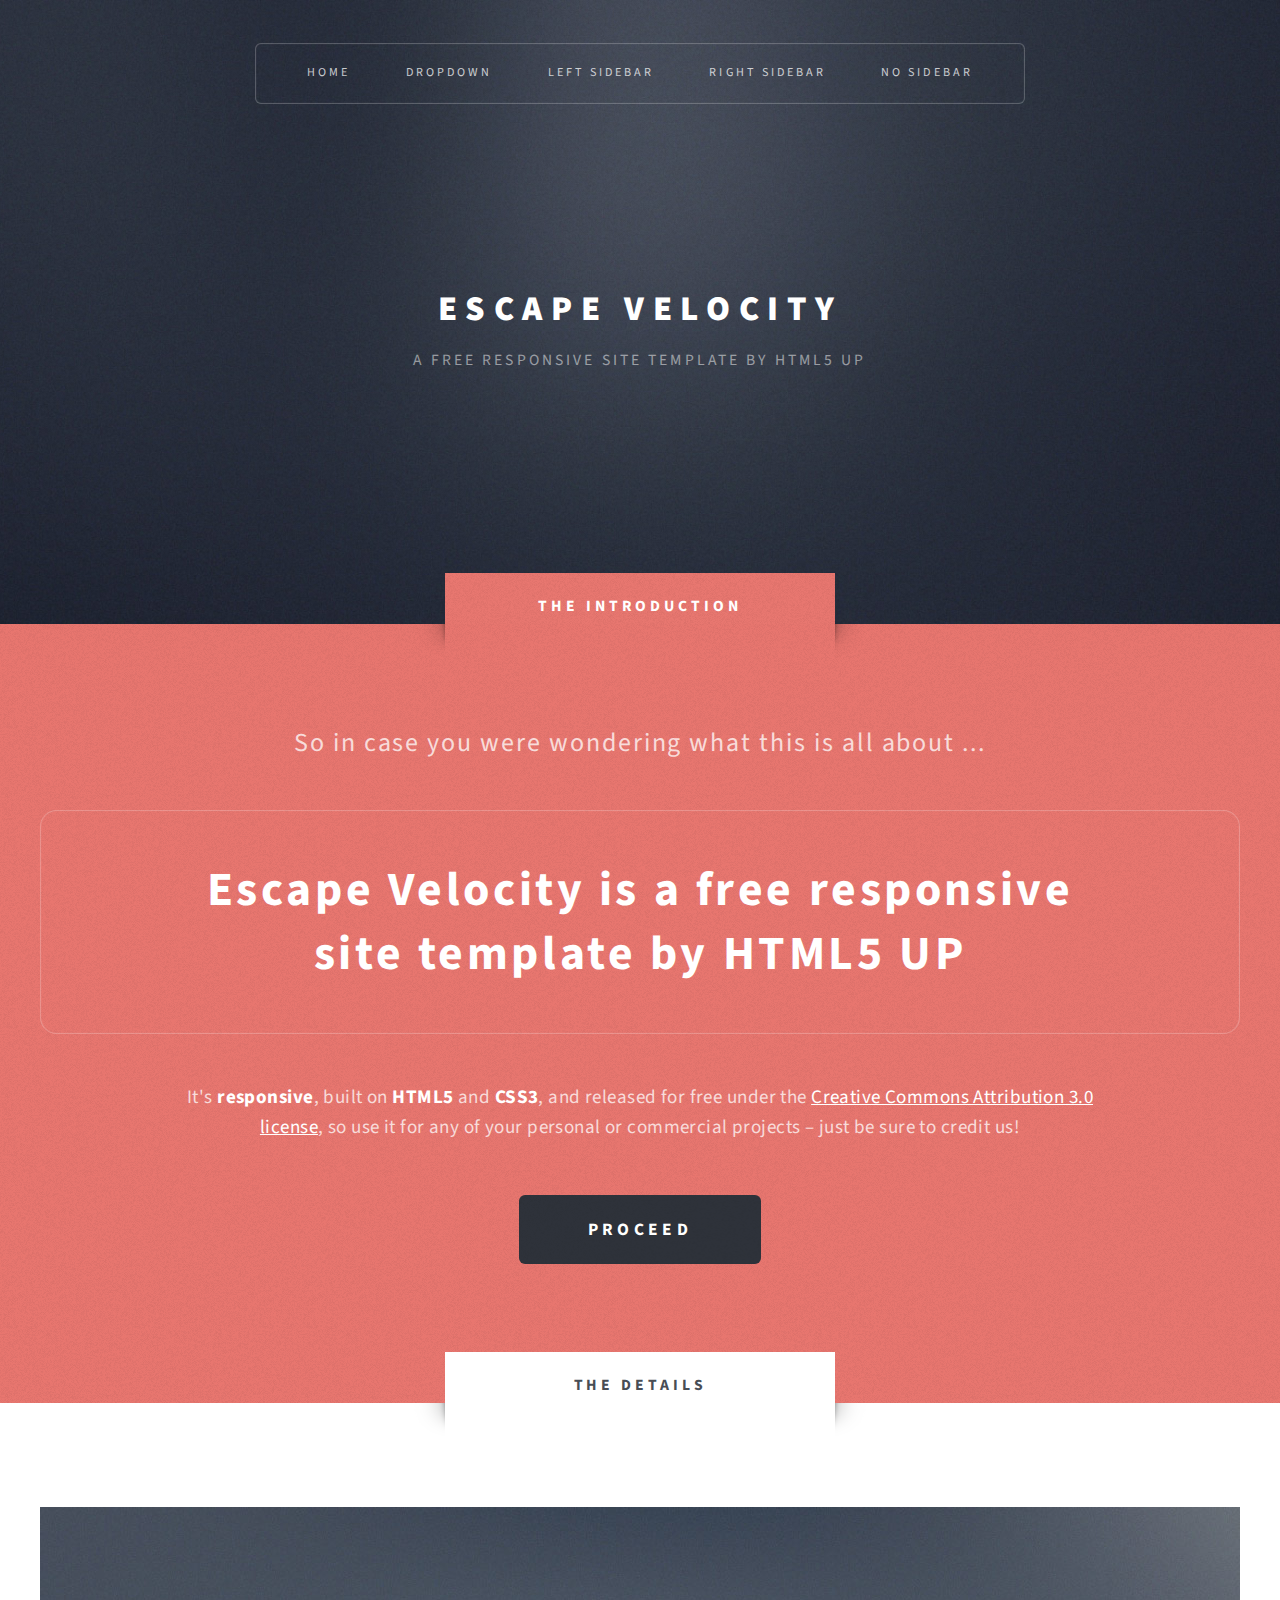
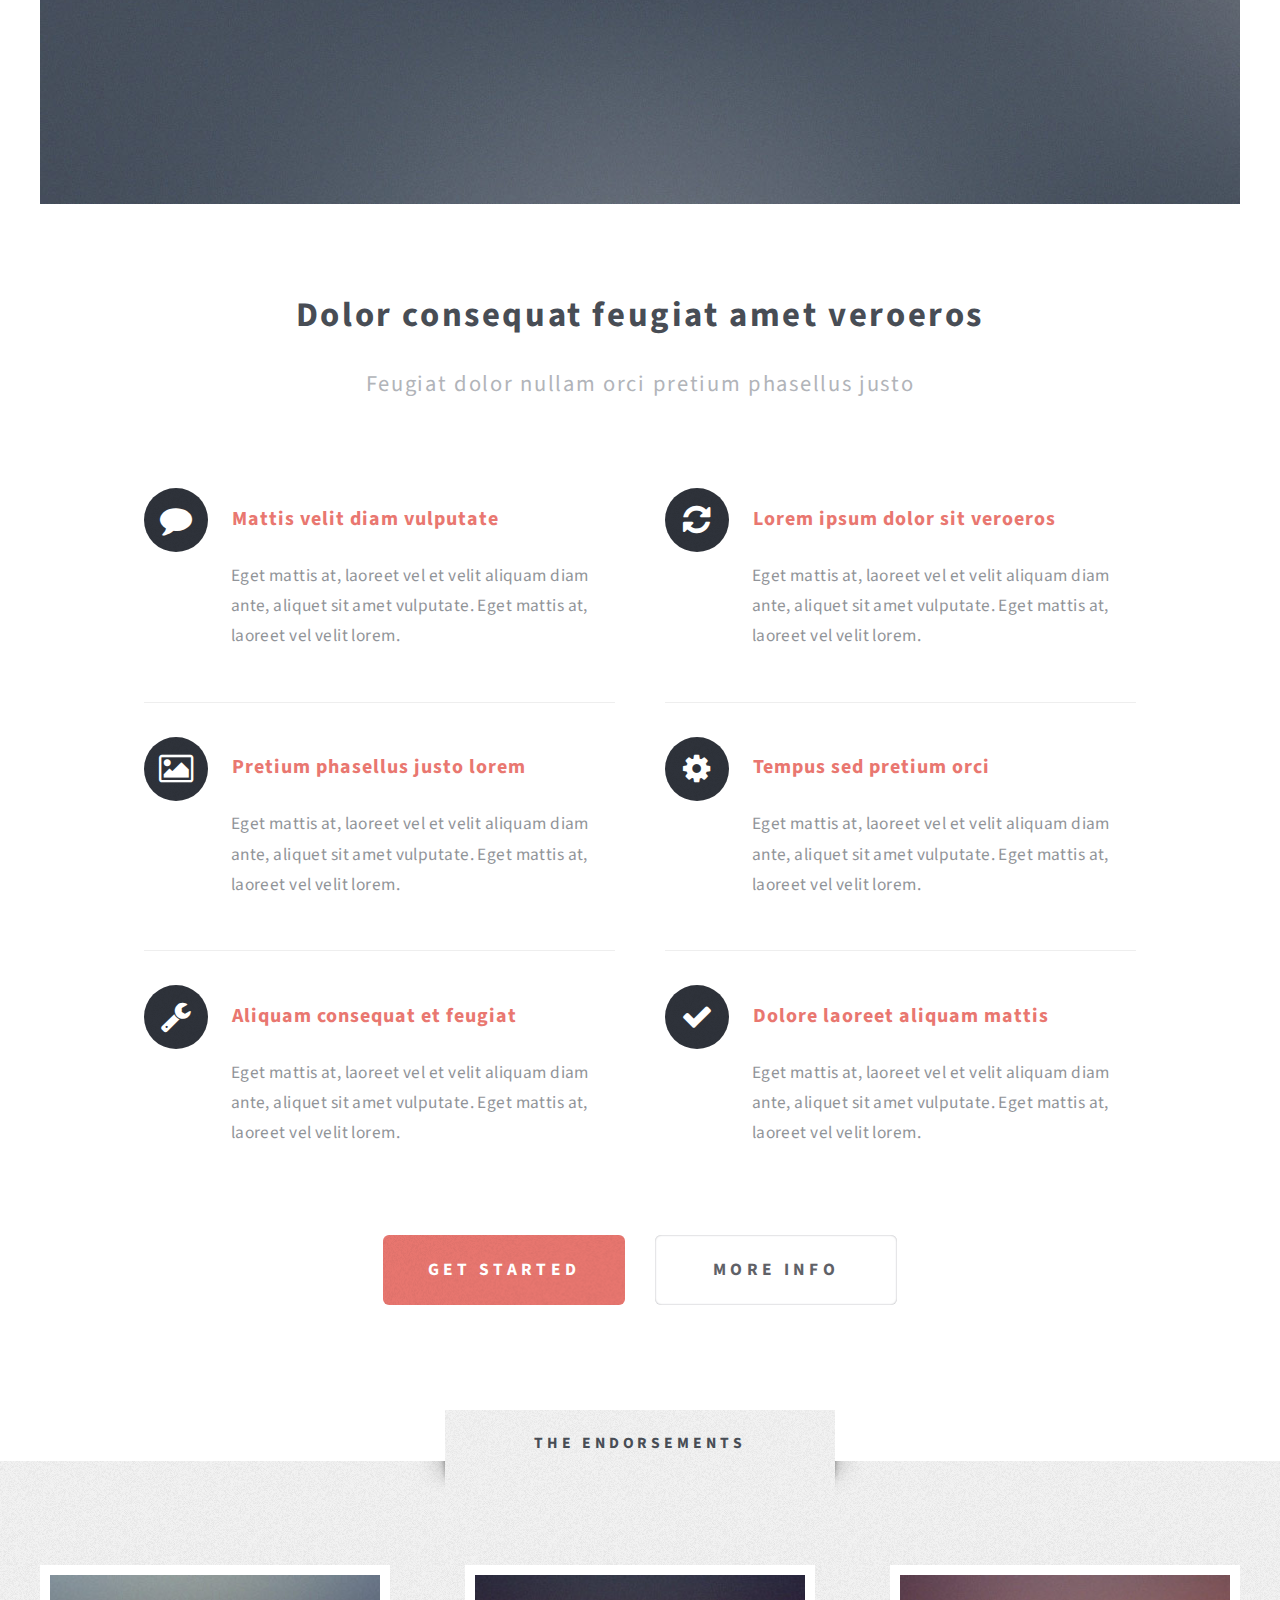
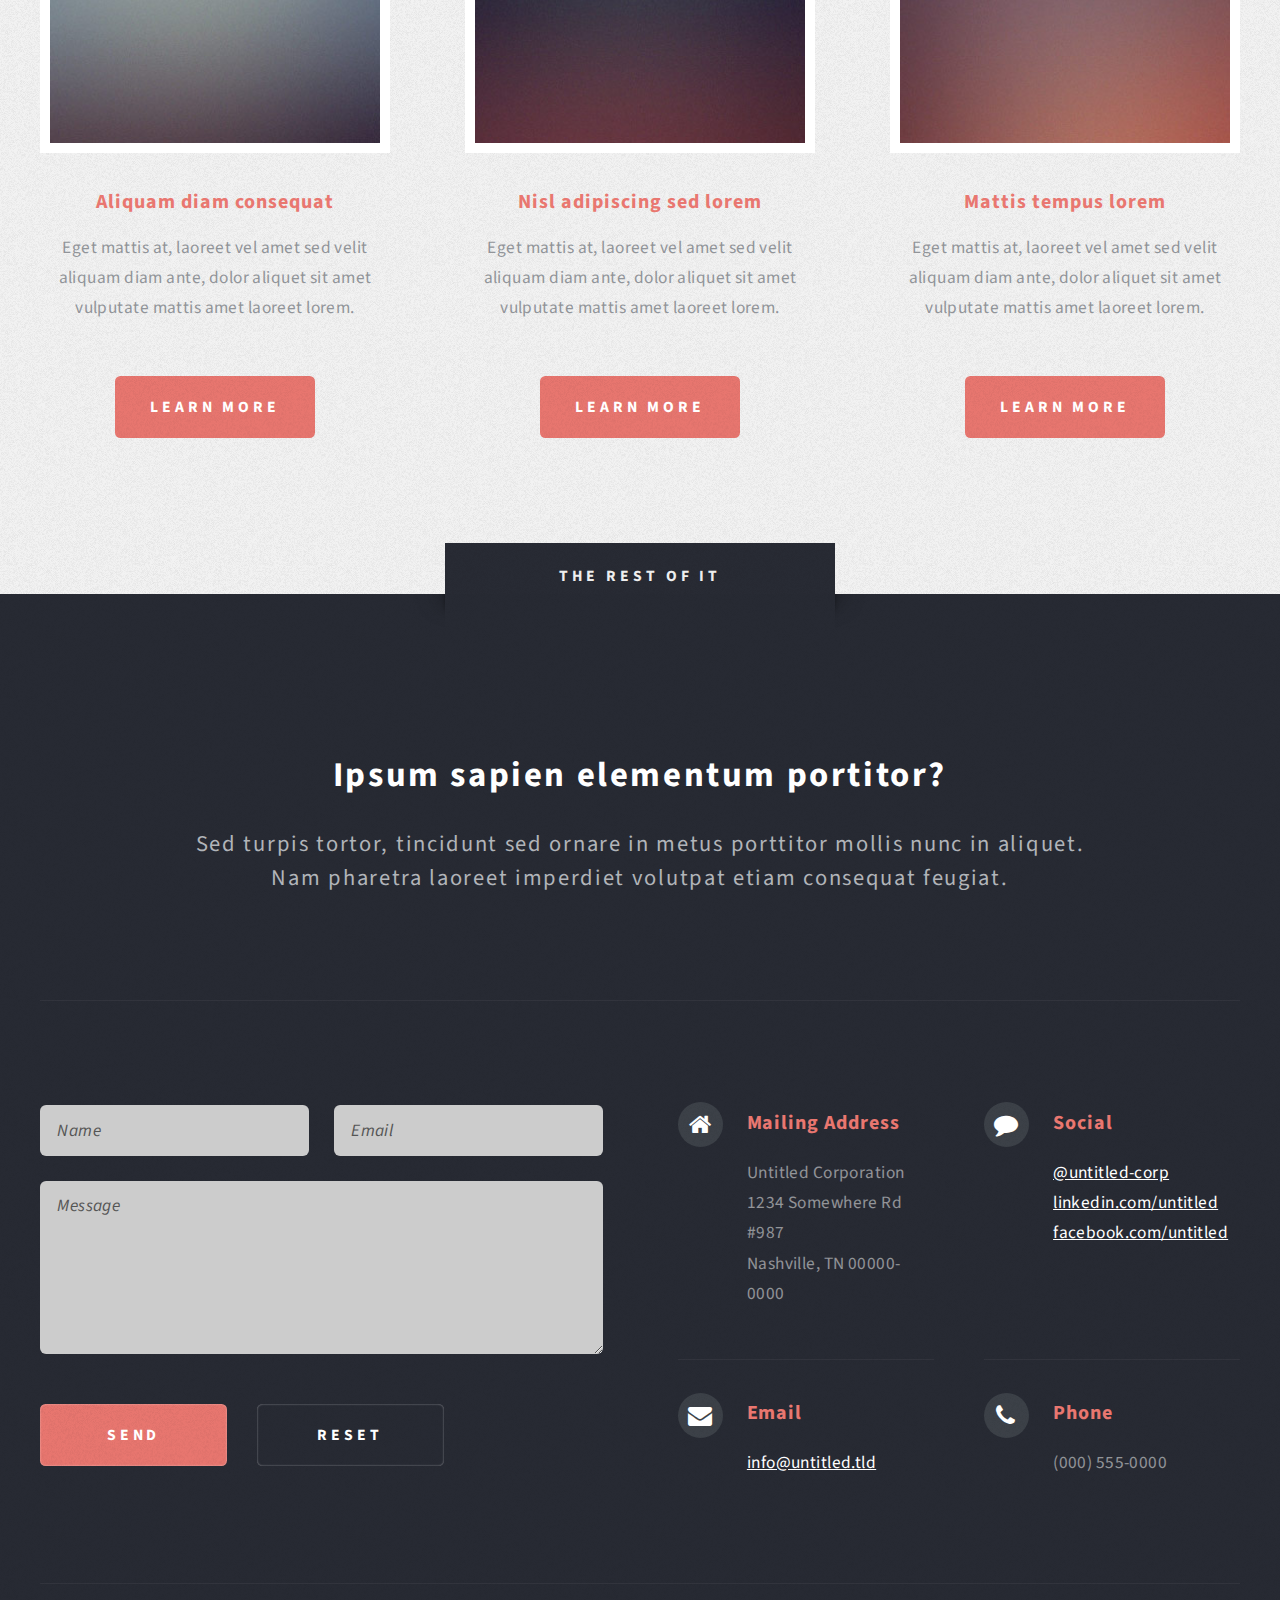
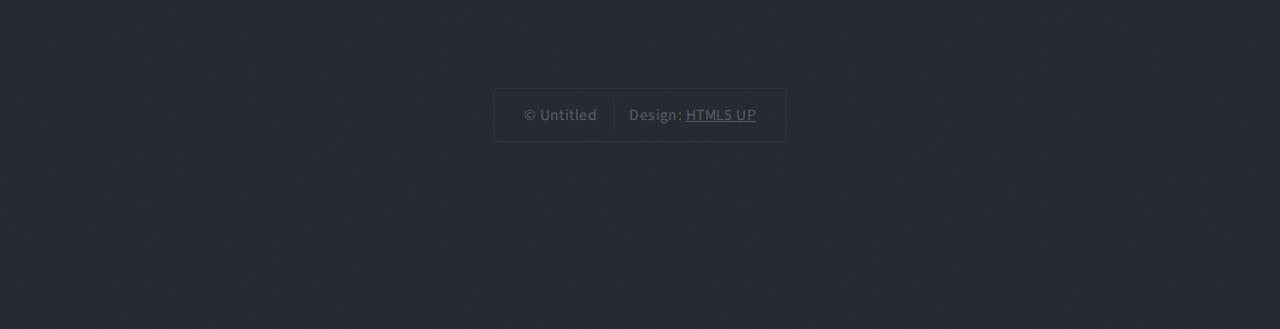
==== index.html @ 16b531f3 "Initial commit, added responsive html5 template" ====
<!DOCTYPE HTML>
<!--
	Escape Velocity by HTML5 UP
	html5up.net | @n33co
	Free for personal and commercial use under the CCA 3.0 license (html5up.net/license)
-->
<html>
	<head>
		<title>Escape Velocity by HTML5 UP</title>
		<meta charset="utf-8" />
		<meta name="viewport" content="width=device-width, initial-scale=1" />
		<!--[if lte IE 8]><script src="assets/js/ie/html5shiv.js"></script><![endif]-->
		<link rel="stylesheet" href="assets/css/main.css" />
		<!--[if lte IE 8]><link rel="stylesheet" href="assets/css/ie8.css" /><![endif]-->
	</head>
	<body class="homepage">
		<div id="page-wrapper">

			<!-- Header -->
				<div id="header-wrapper" class="wrapper">
					<div id="header">

						<!-- Logo -->
							<div id="logo">
								<h1><a href="index.html">Escape Velocity</a></h1>
								<p>A free responsive site template by HTML5 UP</p>
							</div>

						<!-- Nav -->
							<nav id="nav">
								<ul>
									<li class="current"><a href="index.html">Home</a></li>
									<li>
										<a href="#">Dropdown</a>
										<ul>
											<li><a href="#">Lorem ipsum</a></li>
											<li><a href="#">Magna veroeros</a></li>
											<li><a href="#">Etiam nisl</a></li>
											<li>
												<a href="#">Sed consequat</a>
												<ul>
													<li><a href="#">Lorem dolor</a></li>
													<li><a href="#">Amet consequat</a></li>
													<li><a href="#">Magna phasellus</a></li>
													<li><a href="#">Etiam nisl</a></li>
													<li><a href="#">Sed feugiat</a></li>
												</ul>
											</li>
											<li><a href="#">Nisl tempus</a></li>
										</ul>
									</li>
									<li><a href="left-sidebar.html">Left Sidebar</a></li>
									<li><a href="right-sidebar.html">Right Sidebar</a></li>
									<li><a href="no-sidebar.html">No Sidebar</a></li>
								</ul>
							</nav>

					</div>
				</div>

			<!-- Intro -->
				<div id="intro-wrapper" class="wrapper style1">
					<div class="title">The Introduction</div>
					<section id="intro" class="container">
						<p class="style1">So in case you were wondering what this is all about ...</p>
						<p class="style2">
							Escape Velocity is a free responsive<br class="mobile-hide" />
							site template by <a href="http://html5up.net" class="nobr">HTML5 UP</a>
						</p>
						<p class="style3">It's <strong>responsive</strong>, built on <strong>HTML5</strong> and <strong>CSS3</strong>, and released for
						free under the <a href="http://html5up.net/license">Creative Commons Attribution 3.0 license</a>, so use it for any of
						your personal or commercial projects &ndash; just be sure to credit us!</p>
						<ul class="actions">
							<li><a href="#" class="button style3 big">Proceed</a></li>
						</ul>
					</section>
				</div>

			<!-- Main -->
				<div class="wrapper style2">
					<div class="title">The Details</div>
					<div id="main" class="container">

						<!-- Image -->
							<a href="#" class="image featured">
								<img src="images/pic01.jpg" alt="" />
							</a>

						<!-- Features -->
							<section id="features">
								<header class="style1">
									<h2>Dolor consequat feugiat amet veroeros</h2>
									<p>Feugiat dolor nullam orci pretium phasellus justo</p>
								</header>
								<div class="feature-list">
									<div class="row">
										<div class="6u 12u(mobile)">
											<section>
												<h3 class="icon fa-comment">Mattis velit diam vulputate</h3>
												<p>Eget mattis at, laoreet vel et velit aliquam diam ante, aliquet sit amet vulputate. Eget mattis at, laoreet vel velit lorem.</p>
											</section>
										</div>
										<div class="6u 12u(mobile)">
											<section>
												<h3 class="icon fa-refresh">Lorem ipsum dolor sit veroeros</h3>
												<p>Eget mattis at, laoreet vel et velit aliquam diam ante, aliquet sit amet vulputate. Eget mattis at, laoreet vel velit lorem.</p>
											</section>
										</div>
									</div>
									<div class="row">
										<div class="6u 12u(mobile)">
											<section>
												<h3 class="icon fa-picture-o">Pretium phasellus justo lorem</h3>
												<p>Eget mattis at, laoreet vel et velit aliquam diam ante, aliquet sit amet vulputate. Eget mattis at, laoreet vel velit lorem.</p>
											</section>
										</div>
										<div class="6u 12u(mobile)">
											<section>
												<h3 class="icon fa-cog">Tempus sed pretium orci</h3>
												<p>Eget mattis at, laoreet vel et velit aliquam diam ante, aliquet sit amet vulputate. Eget mattis at, laoreet vel velit lorem.</p>
											</section>
										</div>
									</div>
									<div class="row">
										<div class="6u 12u(mobile)">
											<section>
												<h3 class="icon fa-wrench">Aliquam consequat et feugiat</h3>
												<p>Eget mattis at, laoreet vel et velit aliquam diam ante, aliquet sit amet vulputate. Eget mattis at, laoreet vel velit lorem.</p>
											</section>
										</div>
										<div class="6u 12u(mobile)">
											<section>
												<h3 class="icon fa-check">Dolore laoreet aliquam mattis</h3>
												<p>Eget mattis at, laoreet vel et velit aliquam diam ante, aliquet sit amet vulputate. Eget mattis at, laoreet vel velit lorem.</p>
											</section>
										</div>
									</div>
								</div>
								<ul class="actions actions-centered">
									<li><a href="#" class="button style1 big">Get Started</a></li>
									<li><a href="#" class="button style2 big">More Info</a></li>
								</ul>
							</section>

					</div>
				</div>

			<!-- Highlights -->
				<div class="wrapper style3">
					<div class="title">The Endorsements</div>
					<div id="highlights" class="container">
						<div class="row 150%">
							<div class="4u 12u(mobile)">
								<section class="highlight">
									<a href="#" class="image featured"><img src="images/pic02.jpg" alt="" /></a>
									<h3><a href="#">Aliquam diam consequat</a></h3>
									<p>Eget mattis at, laoreet vel amet sed velit aliquam diam ante, dolor aliquet sit amet vulputate mattis amet laoreet lorem.</p>
									<ul class="actions">
										<li><a href="#" class="button style1">Learn More</a></li>
									</ul>
								</section>
							</div>
							<div class="4u 12u(mobile)">
								<section class="highlight">
									<a href="#" class="image featured"><img src="images/pic03.jpg" alt="" /></a>
									<h3><a href="#">Nisl adipiscing sed lorem</a></h3>
									<p>Eget mattis at, laoreet vel amet sed velit aliquam diam ante, dolor aliquet sit amet vulputate mattis amet laoreet lorem.</p>
									<ul class="actions">
										<li><a href="#" class="button style1">Learn More</a></li>
									</ul>
								</section>
							</div>
							<div class="4u 12u(mobile)">
								<section class="highlight">
									<a href="#" class="image featured"><img src="images/pic04.jpg" alt="" /></a>
									<h3><a href="#">Mattis tempus lorem</a></h3>
									<p>Eget mattis at, laoreet vel amet sed velit aliquam diam ante, dolor aliquet sit amet vulputate mattis amet laoreet lorem.</p>
									<ul class="actions">
										<li><a href="#" class="button style1">Learn More</a></li>
									</ul>
								</section>
							</div>
						</div>
					</div>
				</div>

			<!-- Footer -->
				<div id="footer-wrapper" class="wrapper">
					<div class="title">The Rest Of It</div>
					<div id="footer" class="container">
						<header class="style1">
							<h2>Ipsum sapien elementum portitor?</h2>
							<p>
								Sed turpis tortor, tincidunt sed ornare in metus porttitor mollis nunc in aliquet.<br />
								Nam pharetra laoreet imperdiet volutpat etiam consequat feugiat.
							</p>
						</header>
						<hr />
						<div class="row 150%">
							<div class="6u 12u(mobile)">

								<!-- Contact Form -->
									<section>
										<form method="post" action="#">
											<div class="row 50%">
												<div class="6u 12u(mobile)">
													<input type="text" name="name" id="contact-name" placeholder="Name" />
												</div>
												<div class="6u 12u(mobile)">
													<input type="text" name="email" id="contact-email" placeholder="Email" />
												</div>
											</div>
											<div class="row 50%">
												<div class="12u">
													<textarea name="message" id="contact-message" placeholder="Message" rows="4"></textarea>
												</div>
											</div>
											<div class="row">
												<div class="12u">
													<ul class="actions">
														<li><input type="submit" class="style1" value="Send" /></li>
														<li><input type="reset" class="style2" value="Reset" /></li>
													</ul>
												</div>
											</div>
										</form>
									</section>

							</div>
							<div class="6u 12u(mobile)">

								<!-- Contact -->
									<section class="feature-list small">
										<div class="row">
											<div class="6u 12u(mobile)">
												<section>
													<h3 class="icon fa-home">Mailing Address</h3>
													<p>
														Untitled Corporation<br />
														1234 Somewhere Rd #987<br />
														Nashville, TN 00000-0000
													</p>
												</section>
											</div>
											<div class="6u 12u(mobile)">
												<section>
													<h3 class="icon fa-comment">Social</h3>
													<p>
														<a href="#">@untitled-corp</a><br />
														<a href="#">linkedin.com/untitled</a><br />
														<a href="#">facebook.com/untitled</a>
													</p>
												</section>
											</div>
										</div>
										<div class="row">
											<div class="6u 12u(mobile)">
												<section>
													<h3 class="icon fa-envelope">Email</h3>
													<p>
														<a href="#">info@untitled.tld</a>
													</p>
												</section>
											</div>
											<div class="6u 12u(mobile)">
												<section>
													<h3 class="icon fa-phone">Phone</h3>
													<p>
														(000) 555-0000
													</p>
												</section>
											</div>
										</div>
									</section>

							</div>
						</div>
						<hr />
					</div>
					<div id="copyright">
						<ul>
							<li>&copy; Untitled</li><li>Design: <a href="http://html5up.net">HTML5 UP</a></li>
						</ul>
					</div>
				</div>

		</div>

		<!-- Scripts -->

			<script src="assets/js/jquery.min.js"></script>
			<script src="assets/js/jquery.dropotron.min.js"></script>
			<script src="assets/js/skel.min.js"></script>
			<script src="assets/js/skel-viewport.min.js"></script>
			<script src="assets/js/util.js"></script>
			<!--[if lte IE 8]><script src="assets/js/ie/respond.min.js"></script><![endif]-->
			<script src="assets/js/main.js"></script>

	</body>
</html>
---- assets/css/main.css ----
@import url("http://fonts.googleapis.com/css?family=Source+Sans+Pro:400,400italic,700,900");
@import url("font-awesome.min.css");

/*
	Escape Velocity by HTML5 UP
	html5up.net | @n33co
	Free for personal and commercial use under the CCA 3.0 license (html5up.net/license)
*/

/* Reset */

	html, body, div, span, applet, object, iframe, h1, h2, h3, h4, h5, h6, p, blockquote, pre, a, abbr, acronym, address, big, cite, code, del, dfn, em, img, ins, kbd, q, s, samp, small, strike, strong, sub, sup, tt, var, b, u, i, center, dl, dt, dd, ol, ul, li, fieldset, form, label, legend, table, caption, tbody, tfoot, thead, tr, th, td, article, aside, canvas, details, embed, figure, figcaption, footer, header, hgroup, menu, nav, output, ruby, section, summary, time, mark, audio, video {
		margin: 0;
		padding: 0;
		border: 0;
		font-size: 100%;
		font: inherit;
		vertical-align: baseline;
	}

	article, aside, details, figcaption, figure, footer, header, hgroup, menu, nav, section {
		display: block;
	}

	body {
		line-height: 1;
	}

	ol, ul {
		list-style: none;
	}

	blockquote, q {
		quotes: none;
	}

	blockquote:before, blockquote:after, q:before, q:after {
		content: '';
		content: none;
	}

	table {
		border-collapse: collapse;
		border-spacing: 0;
	}

	body {
		-webkit-text-size-adjust: none;
	}

/* Box Model */

	*, *:before, *:after {
		-moz-box-sizing: border-box;
		-webkit-box-sizing: border-box;
		box-sizing: border-box;
	}

/* Containers */

	.container {
		margin-left: auto;
		margin-right: auto;
	}

	.container.\31 25\25 {
		width: 100%;
		max-width: 1200px;
		min-width: 960px;
	}

	.container.\37 5\25 {
		width: 720px;
	}

	.container.\35 0\25 {
		width: 480px;
	}

	.container.\32 5\25 {
		width: 240px;
	}

	.container {
		width: 960px;
	}

	@media screen and (min-width: 737px) {

		.container.\31 25\25 {
			width: 100%;
			max-width: 1500px;
			min-width: 1200px;
		}

		.container.\37 5\25 {
			width: 900px;
		}

		.container.\35 0\25 {
			width: 600px;
		}

		.container.\32 5\25 {
			width: 300px;
		}

		.container {
			width: 1200px;
		}

	}

	@media screen and (min-width: 737px) and (max-width: 1200px) {

		.container.\31 25\25 {
			width: 100%;
			max-width: 1250px;
			min-width: 1000px;
		}

		.container.\37 5\25 {
			width: 750px;
		}

		.container.\35 0\25 {
			width: 500px;
		}

		.container.\32 5\25 {
			width: 250px;
		}

		.container {
			width: 1000px;
		}

	}

	@media screen and (max-width: 736px) {

		.container.\31 25\25 {
			width: 100%;
			max-width: 125%;
			min-width: 100%;
		}

		.container.\37 5\25 {
			width: 75%;
		}

		.container.\35 0\25 {
			width: 50%;
		}

		.container.\32 5\25 {
			width: 25%;
		}

		.container {
			width: 100% !important;
		}

	}

/* Grid */

	.row {
		border-bottom: solid 1px transparent;
		-moz-box-sizing: border-box;
		-webkit-box-sizing: border-box;
		box-sizing: border-box;
	}

	.row > * {
		float: left;
		-moz-box-sizing: border-box;
		-webkit-box-sizing: border-box;
		box-sizing: border-box;
	}

	.row:after, .row:before {
		content: '';
		display: block;
		clear: both;
		height: 0;
	}

	.row.uniform > * > :first-child {
		margin-top: 0;
	}

	.row.uniform > * > :last-child {
		margin-bottom: 0;
	}

	.row.\30 \25 > * {
		padding: 0 0 0 0px;
	}

	.row.\30 \25 {
		margin: 0 0 -1px 0px;
	}

	.row.uniform.\30 \25 > * {
		padding: 0px 0 0 0px;
	}

	.row.uniform.\30 \25 {
		margin: 0px 0 -1px 0px;
	}

	.row > * {
		padding: 0 0 0 40px;
	}

	.row {
		margin: 0 0 -1px -40px;
	}

	.row.uniform > * {
		padding: 40px 0 0 40px;
	}

	.row.uniform {
		margin: -40px 0 -1px -40px;
	}

	.row.\32 00\25 > * {
		padding: 0 0 0 80px;
	}

	.row.\32 00\25 {
		margin: 0 0 -1px -80px;
	}

	.row.uniform.\32 00\25 > * {
		padding: 80px 0 0 80px;
	}

	.row.uniform.\32 00\25 {
		margin: -80px 0 -1px -80px;
	}

	.row.\31 50\25 > * {
		padding: 0 0 0 60px;
	}

	.row.\31 50\25 {
		margin: 0 0 -1px -60px;
	}

	.row.uniform.\31 50\25 > * {
		padding: 60px 0 0 60px;
	}

	.row.uniform.\31 50\25 {
		margin: -60px 0 -1px -60px;
	}

	.row.\35 0\25 > * {
		padding: 0 0 0 20px;
	}

	.row.\35 0\25 {
		margin: 0 0 -1px -20px;
	}

	.row.uniform.\35 0\25 > * {
		padding: 20px 0 0 20px;
	}

	.row.uniform.\35 0\25 {
		margin: -20px 0 -1px -20px;
	}

	.row.\32 5\25 > * {
		padding: 0 0 0 10px;
	}

	.row.\32 5\25 {
		margin: 0 0 -1px -10px;
	}

	.row.uniform.\32 5\25 > * {
		padding: 10px 0 0 10px;
	}

	.row.uniform.\32 5\25 {
		margin: -10px 0 -1px -10px;
	}

	.\31 2u, .\31 2u\24 {
		width: 100%;
		clear: none;
		margin-left: 0;
	}

	.\31 1u, .\31 1u\24 {
		width: 91.6666666667%;
		clear: none;
		margin-left: 0;
	}

	.\31 0u, .\31 0u\24 {
		width: 83.3333333333%;
		clear: none;
		margin-left: 0;
	}

	.\39 u, .\39 u\24 {
		width: 75%;
		clear: none;
		margin-left: 0;
	}

	.\38 u, .\38 u\24 {
		width: 66.6666666667%;
		clear: none;
		margin-left: 0;
	}

	.\37 u, .\37 u\24 {
		width: 58.3333333333%;
		clear: none;
		margin-left: 0;
	}

	.\36 u, .\36 u\24 {
		width: 50%;
		clear: none;
		margin-left: 0;
	}

	.\35 u, .\35 u\24 {
		width: 41.6666666667%;
		clear: none;
		margin-left: 0;
	}

	.\34 u, .\34 u\24 {
		width: 33.3333333333%;
		clear: none;
		margin-left: 0;
	}

	.\33 u, .\33 u\24 {
		width: 25%;
		clear: none;
		margin-left: 0;
	}

	.\32 u, .\32 u\24 {
		width: 16.6666666667%;
		clear: none;
		margin-left: 0;
	}

	.\31 u, .\31 u\24 {
		width: 8.3333333333%;
		clear: none;
		margin-left: 0;
	}

	.\31 2u\24 + *,
	.\31 1u\24 + *,
	.\31 0u\24 + *,
	.\39 u\24 + *,
	.\38 u\24 + *,
	.\37 u\24 + *,
	.\36 u\24 + *,
	.\35 u\24 + *,
	.\34 u\24 + *,
	.\33 u\24 + *,
	.\32 u\24 + *,
	.\31 u\24 + * {
		clear: left;
	}

	.\-11u {
		margin-left: 91.66667%;
	}

	.\-10u {
		margin-left: 83.33333%;
	}

	.\-9u {
		margin-left: 75%;
	}

	.\-8u {
		margin-left: 66.66667%;
	}

	.\-7u {
		margin-left: 58.33333%;
	}

	.\-6u {
		margin-left: 50%;
	}

	.\-5u {
		margin-left: 41.66667%;
	}

	.\-4u {
		margin-left: 33.33333%;
	}

	.\-3u {
		margin-left: 25%;
	}

	.\-2u {
		margin-left: 16.66667%;
	}

	.\-1u {
		margin-left: 8.33333%;
	}

	@media screen and (min-width: 737px) {

		.row > * {
			padding: 50px 0 0 50px;
		}

		.row {
			margin: -50px 0 -1px -50px;
		}

		.row.uniform > * {
			padding: 50px 0 0 50px;
		}

		.row.uniform {
			margin: -50px 0 -1px -50px;
		}

		.row.\32 00\25 > * {
			padding: 100px 0 0 100px;
		}

		.row.\32 00\25 {
			margin: -100px 0 -1px -100px;
		}

		.row.uniform.\32 00\25 > * {
			padding: 100px 0 0 100px;
		}

		.row.uniform.\32 00\25 {
			margin: -100px 0 -1px -100px;
		}

		.row.\31 50\25 > * {
			padding: 75px 0 0 75px;
		}

		.row.\31 50\25 {
			margin: -75px 0 -1px -75px;
		}

		.row.uniform.\31 50\25 > * {
			padding: 75px 0 0 75px;
		}

		.row.uniform.\31 50\25 {
			margin: -75px 0 -1px -75px;
		}

		.row.\35 0\25 > * {
			padding: 25px 0 0 25px;
		}

		.row.\35 0\25 {
			margin: -25px 0 -1px -25px;
		}

		.row.uniform.\35 0\25 > * {
			padding: 25px 0 0 25px;
		}

		.row.uniform.\35 0\25 {
			margin: -25px 0 -1px -25px;
		}

		.row.\32 5\25 > * {
			padding: 12.5px 0 0 12.5px;
		}

		.row.\32 5\25 {
			margin: -12.5px 0 -1px -12.5px;
		}

		.row.uniform.\32 5\25 > * {
			padding: 12.5px 0 0 12.5px;
		}

		.row.uniform.\32 5\25 {
			margin: -12.5px 0 -1px -12.5px;
		}

		.\31 2u\28desktop\29, .\31 2u\24\28desktop\29 {
			width: 100%;
			clear: none;
			margin-left: 0;
		}

		.\31 1u\28desktop\29, .\31 1u\24\28desktop\29 {
			width: 91.6666666667%;
			clear: none;
			margin-left: 0;
		}

		.\31 0u\28desktop\29, .\31 0u\24\28desktop\29 {
			width: 83.3333333333%;
			clear: none;
			margin-left: 0;
		}

		.\39 u\28desktop\29, .\39 u\24\28desktop\29 {
			width: 75%;
			clear: none;
			margin-left: 0;
		}

		.\38 u\28desktop\29, .\38 u\24\28desktop\29 {
			width: 66.6666666667%;
			clear: none;
			margin-left: 0;
		}

		.\37 u\28desktop\29, .\37 u\24\28desktop\29 {
			width: 58.3333333333%;
			clear: none;
			margin-left: 0;
		}

		.\36 u\28desktop\29, .\36 u\24\28desktop\29 {
			width: 50%;
			clear: none;
			margin-left: 0;
		}

		.\35 u\28desktop\29, .\35 u\24\28desktop\29 {
			width: 41.6666666667%;
			clear: none;
			margin-left: 0;
		}

		.\34 u\28desktop\29, .\34 u\24\28desktop\29 {
			width: 33.3333333333%;
			clear: none;
			margin-left: 0;
		}

		.\33 u\28desktop\29, .\33 u\24\28desktop\29 {
			width: 25%;
			clear: none;
			margin-left: 0;
		}

		.\32 u\28desktop\29, .\32 u\24\28desktop\29 {
			width: 16.6666666667%;
			clear: none;
			margin-left: 0;
		}

		.\31 u\28desktop\29, .\31 u\24\28desktop\29 {
			width: 8.3333333333%;
			clear: none;
			margin-left: 0;
		}

		.\31 2u\24\28desktop\29 + *,
		.\31 1u\24\28desktop\29 + *,
		.\31 0u\24\28desktop\29 + *,
		.\39 u\24\28desktop\29 + *,
		.\38 u\24\28desktop\29 + *,
		.\37 u\24\28desktop\29 + *,
		.\36 u\24\28desktop\29 + *,
		.\35 u\24\28desktop\29 + *,
		.\34 u\24\28desktop\29 + *,
		.\33 u\24\28desktop\29 + *,
		.\32 u\24\28desktop\29 + *,
		.\31 u\24\28desktop\29 + * {
			clear: left;
		}

		.\-11u\28desktop\29 {
			margin-left: 91.66667%;
		}

		.\-10u\28desktop\29 {
			margin-left: 83.33333%;
		}

		.\-9u\28desktop\29 {
			margin-left: 75%;
		}

		.\-8u\28desktop\29 {
			margin-left: 66.66667%;
		}

		.\-7u\28desktop\29 {
			margin-left: 58.33333%;
		}

		.\-6u\28desktop\29 {
			margin-left: 50%;
		}

		.\-5u\28desktop\29 {
			margin-left: 41.66667%;
		}

		.\-4u\28desktop\29 {
			margin-left: 33.33333%;
		}

		.\-3u\28desktop\29 {
			margin-left: 25%;
		}

		.\-2u\28desktop\29 {
			margin-left: 16.66667%;
		}

		.\-1u\28desktop\29 {
			margin-left: 8.33333%;
		}

	}

	@media screen and (min-width: 737px) and (max-width: 1200px) {

		.row > * {
			padding: 35px 0 0 35px;
		}

		.row {
			margin: -35px 0 -1px -35px;
		}

		.row.uniform > * {
			padding: 35px 0 0 35px;
		}

		.row.uniform {
			margin: -35px 0 -1px -35px;
		}

		.row.\32 00\25 > * {
			padding: 70px 0 0 70px;
		}

		.row.\32 00\25 {
			margin: -70px 0 -1px -70px;
		}

		.row.uniform.\32 00\25 > * {
			padding: 70px 0 0 70px;
		}

		.row.uniform.\32 00\25 {
			margin: -70px 0 -1px -70px;
		}

		.row.\31 50\25 > * {
			padding: 52.5px 0 0 52.5px;
		}

		.row.\31 50\25 {
			margin: -52.5px 0 -1px -52.5px;
		}

		.row.uniform.\31 50\25 > * {
			padding: 52.5px 0 0 52.5px;
		}

		.row.uniform.\31 50\25 {
			margin: -52.5px 0 -1px -52.5px;
		}

		.row.\35 0\25 > * {
			padding: 17.5px 0 0 17.5px;
		}

		.row.\35 0\25 {
			margin: -17.5px 0 -1px -17.5px;
		}

		.row.uniform.\35 0\25 > * {
			padding: 17.5px 0 0 17.5px;
		}

		.row.uniform.\35 0\25 {
			margin: -17.5px 0 -1px -17.5px;
		}

		.row.\32 5\25 > * {
			padding: 8.75px 0 0 8.75px;
		}

		.row.\32 5\25 {
			margin: -8.75px 0 -1px -8.75px;
		}

		.row.uniform.\32 5\25 > * {
			padding: 8.75px 0 0 8.75px;
		}

		.row.uniform.\32 5\25 {
			margin: -8.75px 0 -1px -8.75px;
		}

		.\31 2u\28tablet\29, .\31 2u\24\28tablet\29 {
			width: 100%;
			clear: none;
			margin-left: 0;
		}

		.\31 1u\28tablet\29, .\31 1u\24\28tablet\29 {
			width: 91.6666666667%;
			clear: none;
			margin-left: 0;
		}

		.\31 0u\28tablet\29, .\31 0u\24\28tablet\29 {
			width: 83.3333333333%;
			clear: none;
			margin-left: 0;
		}

		.\39 u\28tablet\29, .\39 u\24\28tablet\29 {
			width: 75%;
			clear: none;
			margin-left: 0;
		}

		.\38 u\28tablet\29, .\38 u\24\28tablet\29 {
			width: 66.6666666667%;
			clear: none;
			margin-left: 0;
		}

		.\37 u\28tablet\29, .\37 u\24\28tablet\29 {
			width: 58.3333333333%;
			clear: none;
			margin-left: 0;
		}

		.\36 u\28tablet\29, .\36 u\24\28tablet\29 {
			width: 50%;
			clear: none;
			margin-left: 0;
		}

		.\35 u\28tablet\29, .\35 u\24\28tablet\29 {
			width: 41.6666666667%;
			clear: none;
			margin-left: 0;
		}

		.\34 u\28tablet\29, .\34 u\24\28tablet\29 {
			width: 33.3333333333%;
			clear: none;
			margin-left: 0;
		}

		.\33 u\28tablet\29, .\33 u\24\28tablet\29 {
			width: 25%;
			clear: none;
			margin-left: 0;
		}

		.\32 u\28tablet\29, .\32 u\24\28tablet\29 {
			width: 16.6666666667%;
			clear: none;
			margin-left: 0;
		}

		.\31 u\28tablet\29, .\31 u\24\28tablet\29 {
			width: 8.3333333333%;
			clear: none;
			margin-left: 0;
		}

		.\31 2u\24\28tablet\29 + *,
		.\31 1u\24\28tablet\29 + *,
		.\31 0u\24\28tablet\29 + *,
		.\39 u\24\28tablet\29 + *,
		.\38 u\24\28tablet\29 + *,
		.\37 u\24\28tablet\29 + *,
		.\36 u\24\28tablet\29 + *,
		.\35 u\24\28tablet\29 + *,
		.\34 u\24\28tablet\29 + *,
		.\33 u\24\28tablet\29 + *,
		.\32 u\24\28tablet\29 + *,
		.\31 u\24\28tablet\29 + * {
			clear: left;
		}

		.\-11u\28tablet\29 {
			margin-left: 91.66667%;
		}

		.\-10u\28tablet\29 {
			margin-left: 83.33333%;
		}

		.\-9u\28tablet\29 {
			margin-left: 75%;
		}

		.\-8u\28tablet\29 {
			margin-left: 66.66667%;
		}

		.\-7u\28tablet\29 {
			margin-left: 58.33333%;
		}

		.\-6u\28tablet\29 {
			margin-left: 50%;
		}

		.\-5u\28tablet\29 {
			margin-left: 41.66667%;
		}

		.\-4u\28tablet\29 {
			margin-left: 33.33333%;
		}

		.\-3u\28tablet\29 {
			margin-left: 25%;
		}

		.\-2u\28tablet\29 {
			margin-left: 16.66667%;
		}

		.\-1u\28tablet\29 {
			margin-left: 8.33333%;
		}

	}

	@media screen and (max-width: 736px) {

		.row > * {
			padding: 10px 0 0 10px;
		}

		.row {
			margin: -10px 0 -1px -10px;
		}

		.row.uniform > * {
			padding: 10px 0 0 10px;
		}

		.row.uniform {
			margin: -10px 0 -1px -10px;
		}

		.row.\32 00\25 > * {
			padding: 20px 0 0 20px;
		}

		.row.\32 00\25 {
			margin: -20px 0 -1px -20px;
		}

		.row.uniform.\32 00\25 > * {
			padding: 20px 0 0 20px;
		}

		.row.uniform.\32 00\25 {
			margin: -20px 0 -1px -20px;
		}

		.row.\31 50\25 > * {
			padding: 15px 0 0 15px;
		}

		.row.\31 50\25 {
			margin: -15px 0 -1px -15px;
		}

		.row.uniform.\31 50\25 > * {
			padding: 15px 0 0 15px;
		}

		.row.uniform.\31 50\25 {
			margin: -15px 0 -1px -15px;
		}

		.row.\35 0\25 > * {
			padding: 5px 0 0 5px;
		}

		.row.\35 0\25 {
			margin: -5px 0 -1px -5px;
		}

		.row.uniform.\35 0\25 > * {
			padding: 5px 0 0 5px;
		}

		.row.uniform.\35 0\25 {
			margin: -5px 0 -1px -5px;
		}

		.row.\32 5\25 > * {
			padding: 2.5px 0 0 2.5px;
		}

		.row.\32 5\25 {
			margin: -2.5px 0 -1px -2.5px;
		}

		.row.uniform.\32 5\25 > * {
			padding: 2.5px 0 0 2.5px;
		}

		.row.uniform.\32 5\25 {
			margin: -2.5px 0 -1px -2.5px;
		}

		.\31 2u\28mobile\29, .\31 2u\24\28mobile\29 {
			width: 100%;
			clear: none;
			margin-left: 0;
		}

		.\31 1u\28mobile\29, .\31 1u\24\28mobile\29 {
			width: 91.6666666667%;
			clear: none;
			margin-left: 0;
		}

		.\31 0u\28mobile\29, .\31 0u\24\28mobile\29 {
			width: 83.3333333333%;
			clear: none;
			margin-left: 0;
		}

		.\39 u\28mobile\29, .\39 u\24\28mobile\29 {
			width: 75%;
			clear: none;
			margin-left: 0;
		}

		.\38 u\28mobile\29, .\38 u\24\28mobile\29 {
			width: 66.6666666667%;
			clear: none;
			margin-left: 0;
		}

		.\37 u\28mobile\29, .\37 u\24\28mobile\29 {
			width: 58.3333333333%;
			clear: none;
			margin-left: 0;
		}

		.\36 u\28mobile\29, .\36 u\24\28mobile\29 {
			width: 50%;
			clear: none;
			margin-left: 0;
		}

		.\35 u\28mobile\29, .\35 u\24\28mobile\29 {
			width: 41.6666666667%;
			clear: none;
			margin-left: 0;
		}

		.\34 u\28mobile\29, .\34 u\24\28mobile\29 {
			width: 33.3333333333%;
			clear: none;
			margin-left: 0;
		}

		.\33 u\28mobile\29, .\33 u\24\28mobile\29 {
			width: 25%;
			clear: none;
			margin-left: 0;
		}

		.\32 u\28mobile\29, .\32 u\24\28mobile\29 {
			width: 16.6666666667%;
			clear: none;
			margin-left: 0;
		}

		.\31 u\28mobile\29, .\31 u\24\28mobile\29 {
			width: 8.3333333333%;
			clear: none;
			margin-left: 0;
		}

		.\31 2u\24\28mobile\29 + *,
		.\31 1u\24\28mobile\29 + *,
		.\31 0u\24\28mobile\29 + *,
		.\39 u\24\28mobile\29 + *,
		.\38 u\24\28mobile\29 + *,
		.\37 u\24\28mobile\29 + *,
		.\36 u\24\28mobile\29 + *,
		.\35 u\24\28mobile\29 + *,
		.\34 u\24\28mobile\29 + *,
		.\33 u\24\28mobile\29 + *,
		.\32 u\24\28mobile\29 + *,
		.\31 u\24\28mobile\29 + * {
			clear: left;
		}

		.\-11u\28mobile\29 {
			margin-left: 91.66667%;
		}

		.\-10u\28mobile\29 {
			margin-left: 83.33333%;
		}

		.\-9u\28mobile\29 {
			margin-left: 75%;
		}

		.\-8u\28mobile\29 {
			margin-left: 66.66667%;
		}

		.\-7u\28mobile\29 {
			margin-left: 58.33333%;
		}

		.\-6u\28mobile\29 {
			margin-left: 50%;
		}

		.\-5u\28mobile\29 {
			margin-left: 41.66667%;
		}

		.\-4u\28mobile\29 {
			margin-left: 33.33333%;
		}

		.\-3u\28mobile\29 {
			margin-left: 25%;
		}

		.\-2u\28mobile\29 {
			margin-left: 16.66667%;
		}

		.\-1u\28mobile\29 {
			margin-left: 8.33333%;
		}

	}

/* Basic */

	@-ms-viewport {
		width: device-width;
	}

	body, input, textarea, select {
		font-family: 'Source Sans Pro', sans-serif;
		font-weight: 400;
		color: #919499;
	}

	body.is-loading * {
		-moz-transition: none !important;
		-webkit-transition: none !important;
		-ms-transition: none !important;
		transition: none !important;
		-moz-animation: none !important;
		-webkit-animation: none !important;
		-ms-animation: none !important;
		animation: none !important;
	}

	h1, h2, h3, h4, h5, h6 {
		font-weight: 700;
		color: #484d55;
	}

		h1 a, h2 a, h3 a, h4 a, h5 a, h6 a {
			color: inherit;
			text-decoration: none;
		}

	a {
		-moz-transition: color .25s ease-in-out;
		-webkit-transition: color .25s ease-in-out;
		-ms-transition: color .25s ease-in-out;
		transition: color .25s ease-in-out;
		text-decoration: underline;
		color: #717479;
	}

		a:hover {
			text-decoration: none;
		}

	strong, b {
		font-weight: 700;
		color: #484d55;
	}

	blockquote {
		border-left: solid 0.5em #ddd;
		padding: 1em 0 1em 2em;
		font-style: italic;
	}

	em, i {
		font-style: italic;
	}

	hr {
		border: 0;
		border-top: solid 1px #ddd;
	}

	sub {
		position: relative;
		top: 0.5em;
		font-size: 0.8em;
	}

	sup {
		position: relative;
		top: -0.5em;
		font-size: 0.8em;
	}

	.nobr {
		white-space: nowrap;
	}

	br.clear {
		clear: both;
	}

	p, ul, ol, dl, table, blockquote, form {
		margin-bottom: 2em;
	}

/* Table */

	table {
		width: 100%;
	}

		table.default {
			width: 100%;
		}

			table.default tbody tr:nth-child(2n+2) {
				background: #f4f4f4;
			}

			table.default td {
				padding: 0.5em 1em 0.5em 1em;
			}

			table.default th {
				text-align: left;
				font-weight: 400;
				padding: 0.5em 1em 0.5em 1em;
			}

			table.default thead {
				background: #484d55;
				color: #fff;
			}

			table.default tfoot {
				background: #eee;
			}

/* Form */

	form label {
		display: block;
		font-weight: 700;
		color: #484d55;
	}

	form input[type="text"],
	form input[type="email"],
	form input[type="password"],
	form select,
	form textarea {
		-moz-transition: all .25s ease-in-out;
		-webkit-transition: all .25s ease-in-out;
		-ms-transition: all .25s ease-in-out;
		transition: all .25s ease-in-out;
		-webkit-appearance: none;
		display: block;
		border: 0;
		background: #eee;
		box-shadow: inset 0px 0px 1px 0px #a0a1a7;
		border-radius: 0.35em;
		width: 100%;
		padding: 0.75em 1em 0.75em 1em;
	}

		form input[type="text"]:focus,
		form input[type="email"]:focus,
		form input[type="password"]:focus,
		form select:focus,
		form textarea:focus {
			background: #f8f8f8;
		}

	form input[type="text"],
	form input[type="email"]
	input[type="password"] {
		line-height: 1em;
	}

	form select {
		line-height: 1em;
	}

	form textarea {
		min-height: 10em;
	}

	form .formerize-placeholder {
		color: #555 !important;
		font-style: italic;
	}

	form ::-webkit-input-placeholder {
		color: #555 !important;
		font-style: italic;
		line-height: 1.35em;
	}

	form :-moz-placeholder {
		color: #555 !important;
		font-style: italic;
	}

	form ::-moz-placeholder {
		color: #555 !important;
		font-style: italic;
	}

	form :-ms-input-placeholder {
		color: #555 !important;
		font-style: italic;
	}

	form ::-moz-focus-inner {
		border: 0;
	}

/* Section/Article */

	section,
	article {
		margin-bottom: 3em;
	}

	section > :last-child,
	article > :last-child,
	section:last-child,
	article:last-child {
		margin-bottom: 0;
	}

	header.style1 {
		text-align: center;
	}

		header.style1 h2 {
			font-weight: 700;
		}

		header.style1 p {
			color: #b1b4b9;
		}

/* Image */

	.image {
		display: inline-block;
	}

		.image img {
			display: block;
			width: 100%;
		}

		.image.fit {
			display: block;
			width: 100%;
		}

		.image.left {
			float: left;
			margin: 0 2em 2em 0;
		}

		.image.centered {
			display: block;
			margin: 0 0 2em 0;
		}

			.image.centered img {
				margin: 0 auto;
				width: auto;
			}

		.image.featured {
			display: block;
			width: 100%;
			margin: 0 0 2em 0;
		}

/* Button */

	input[type="button"],
	input[type="submit"],
	input[type="reset"],
	button,
	.button {
		-moz-transition: all .25s ease-in-out;
		-webkit-transition: all .25s ease-in-out;
		-ms-transition: all .25s ease-in-out;
		transition: all .25s ease-in-out;
		display: inline-block;
		background: #444;
		text-align: center;
		text-transform: uppercase;
		font-weight: 700;
		letter-spacing: 0.25em;
		text-decoration: none;
		border-radius: 0.35em;
		border: 0;
		outline: 0;
		cursor: pointer;
	}

		input[type="button"]:hover,
		input[type="submit"]:hover,
		input[type="reset"]:hover,
		button:hover,
		.button:hover {
			background-color: #f98780;
		}

		input[type="button"].style1,
		input[type="submit"].style1,
		input[type="reset"].style1,
		button.style1,
		.button.style1 {
			background: #e97770 url("images/overlay.png");
			color: #fff;
		}

			input[type="button"].style1:hover,
			input[type="submit"].style1:hover,
			input[type="reset"].style1:hover,
			button.style1:hover,
			.button.style1:hover {
				background-color: #f98780;
			}

			input[type="button"].style1:active,
			input[type="submit"].style1:active,
			input[type="reset"].style1:active,
			button.style1:active,
			.button.style1:active {
				background-color: #d96760;
			}

		input[type="button"].style2,
		input[type="submit"].style2,
		input[type="reset"].style2,
		button.style2,
		.button.style2 {
			background: none;
			color: #606167;
			box-shadow: inset 0px 0px 2px 0px #a0a1a7;
		}

			input[type="button"].style2:hover,
			input[type="submit"].style2:hover,
			input[type="reset"].style2:hover,
			button.style2:hover,
			.button.style2:hover {
				box-shadow: inset 0px 0px 2px 0px #606167;
			}

			input[type="button"].style2:active,
			input[type="submit"].style2:active,
			input[type="reset"].style2:active,
			button.style2:active,
			.button.style2:active {
				box-shadow: inset 0px 0px 2px 0px #202127;
			}

		input[type="button"].style3,
		input[type="submit"].style3,
		input[type="reset"].style3,
		button.style3,
		.button.style3 {
			background: #2f333b url("images/overlay.png");
			color: #fff;
		}

			input[type="button"].style3:hover,
			input[type="submit"].style3:hover,
			input[type="reset"].style3:hover,
			button.style3:hover,
			.button.style3:hover {
				background-color: #3f434b;
			}

			input[type="button"].style3:active,
			input[type="submit"].style3:active,
			input[type="reset"].style3:active,
			button.style3:active,
			.button.style3:active {
				background-color: #1f232b;
			}

/* List */

	ul.default {
		list-style: disc;
		padding-left: 1em;
	}

		ul.default li {
			padding-left: 0.5em;
		}

	ul.style2 li {
		border-top: solid 1px #eee;
		padding: 1.5em 0 0 0;
		margin: 1.5em 0 0 0;
	}

		ul.style2 li:first-child {
			border-top: 0;
			padding-top: 0;
			margin-top: 0;
		}

	ul.style3 li {
		border-top: solid 1px #eee;
		padding: 0.5em 0 0 0;
		margin: 0.5em 0 0 0;
	}

		ul.style3 li:first-child {
			border-top: 0;
			padding-top: 0;
			margin-top: 0;
		}

	ol.default {
		list-style: decimal;
		padding-left: 1.25em;
	}

		ol.default li {
			padding-left: 0.25em;
		}

/* Feature List */

	.feature-list h3 {
		color: #e97770 !important;
	}

		.feature-list h3:before {
			position: relative;
			display: inline-block;
			color: #fff;
			background: #2f333b url("images/overlay.png");
			border-radius: 1em;
			text-align: center;
		}

/* Icons */

	.icon {
		text-decoration: none;
	}

		.icon:before {
			display: inline-block;
			font-family: FontAwesome;
			font-size: 1.25em;
			text-decoration: none;
			font-style: normal;
			font-weight: normal;
			line-height: 1;
			-webkit-font-smoothing: antialiased;
			-moz-osx-font-smoothing: grayscale;
		}

		.icon > .label {
			display: none;
		}

/* Wrappers */

	.wrapper {
		position: relative;
	}

		.wrapper .title {
			position: absolute;
			top: 0;
			left: 50%;
			text-align: center;
			text-transform: uppercase;
			display: block;
			font-weight: 700;
			letter-spacing: 0.25em;
		}

			.wrapper .title:before {
				content: '';
				position: absolute;
				bottom: -38px;
				left: -35px;
				width: 35px;
				height: 38px;
				background: url("images/shadow.png");
			}

			.wrapper .title:after {
				-moz-transform: scaleX(-1);
				-webkit-transform: scaleX(-1);
				-ms-transform: scaleX(-1);
				transform: scaleX(-1);
				content: '';
				position: absolute;
				bottom: -38px;
				right: -35px;
				width: 35px;
				height: 38px;
				background: url("images/shadow.png");
			}

		.wrapper.style1 {
			background: #e97770 url("images/overlay.png");
			color: #eee;
			color: rgba(255, 255, 255, 0.75);
		}

			.wrapper.style1 .title {
				background: #e97770 url("images/overlay.png");
				color: #fff;
			}

			.wrapper.style1 h1, .wrapper.style1 h2, .wrapper.style1 h3, .wrapper.style1 h4, .wrapper.style1 h5, .wrapper.style1 h6, .wrapper.style1 strong, .wrapper.style1 b, .wrapper.style1 a {
				color: #fff;
			}

		.wrapper.style2 {
			background: #fff;
		}

			.wrapper.style2 .title {
				background: #fff;
				color: #484d55;
			}

		.wrapper.style3 {
			background: #f3f3f3 url("images/overlay.png");
		}

			.wrapper.style3 .title {
				background: #f3f3f3 url("images/overlay.png");
				color: #484d55;
			}

			.wrapper.style3 .image {
				border: solid 10px #fff;
			}

	#header-wrapper {
		background: url("../../images/banner.jpg") center center;
		background-size: cover;
	}

		#header-wrapper:before {
			content: '';
			position: absolute;
			top: 0;
			left: 0;
			width: 100%;
			height: 100%;
			background: url("images/overlay.png");
		}

	#footer-wrapper {
		background: #282b34 url("images/overlay.png");
		color: #eee;
		color: rgba(255, 255, 255, 0.5);
	}

		#footer-wrapper h1, #footer-wrapper h2, #footer-wrapper h3, #footer-wrapper h4, #footer-wrapper h5, #footer-wrapper h6, #footer-wrapper strong, #footer-wrapper b, #footer-wrapper a {
			color: #fff;
		}

		#footer-wrapper hr {
			border-top-color: #333;
			border-top-color: rgba(255, 255, 255, 0.05);
		}

		#footer-wrapper form input[type="text"],
		#footer-wrapper form input[type="email"],
		#footer-wrapper form input[type="password"],
		#footer-wrapper form select,
		#footer-wrapper form textarea {
			background: #ccc;
			box-shadow: none;
		}

			#footer-wrapper form input[type="text"]:focus,
			#footer-wrapper form input[type="email"]:focus,
			#footer-wrapper form input[type="password"]:focus,
			#footer-wrapper form select:focus,
			#footer-wrapper form textarea:focus {
				background: #fff;
			}

		#footer-wrapper input[type="button"],
		#footer-wrapper input[type="submit"],
		#footer-wrapper input[type="reset"],
		#footer-wrapper button,
		#footer-wrapper .button {
			color: #fff;
			box-shadow: inset 0px 0px 2px 0px rgba(255, 255, 255, 0.5);
		}

			#footer-wrapper input[type="button"]:hover,
			#footer-wrapper input[type="submit"]:hover,
			#footer-wrapper input[type="reset"]:hover,
			#footer-wrapper button:hover,
			#footer-wrapper .button:hover {
				color: #fff;
				box-shadow: inset 0px 0px 2px 0px rgba(255, 255, 255, 0.65);
			}

			#footer-wrapper input[type="button"]:active,
			#footer-wrapper input[type="submit"]:active,
			#footer-wrapper input[type="reset"]:active,
			#footer-wrapper button:active,
			#footer-wrapper .button:active {
				box-shadow: inset 0px 0px 2px 0px rgba(255, 255, 255, 0.75);
			}

			#footer-wrapper input[type="button"].style2:active,
			#footer-wrapper input[type="submit"].style2:active,
			#footer-wrapper input[type="reset"].style2:active,
			#footer-wrapper button.style2:active,
			#footer-wrapper .button.style2:active {
				box-shadow: inset 0px 0px 2px 0px rgba(255, 255, 255, 0.75);
			}

		#footer-wrapper .title {
			background: #282b34 url("images/overlay.png");
			color: #eee;
		}

		#footer-wrapper header.style1 h2 {
			color: #fff;
		}

		#footer-wrapper header.style1 .p {
			color: inherit;
		}

		#footer-wrapper .feature-list section {
			border-top-color: #333;
			border-top-color: rgba(255, 255, 255, 0.05);
		}

		#footer-wrapper .feature-list h3:before {
			background: #3d4249 url("images/overlay.png");
		}

/* Logo */

	#logo h1 {
		font-weight: 900;
		text-transform: uppercase;
		color: #fff;
	}

	#logo p {
		color: #eee;
		color: rgba(255, 255, 255, 0.5);
		text-transform: uppercase;
	}

/* Intro */

	#intro > .style2 {
		font-weight: 700;
		color: #fff;
		border-radius: 0.35em;
		box-shadow: inset 0px 0px 1px 1px rgba(255, 255, 255, 0.25);
	}

		#intro > .style2 a {
			color: inherit;
			text-decoration: none;
		}

/* Highlights */

	#highlights .highlight {
		text-align: center;
	}

		#highlights .highlight h3 {
			color: #e97770;
		}

/* Copyright */

	#copyright {
		text-align: center;
	}

		#copyright ul {
			display: inline-block;
			border-radius: 0.35em;
			box-shadow: inset 0px 0px 1px 1px rgba(255, 255, 255, 0.05);
			color: #aaa;
			color: rgba(255, 255, 255, 0.25);
		}

		#copyright a {
			color: inherit;
		}

			#copyright a:hover {
				color: #fff;
			}

/* Desktop + Tablet */

	@media screen and (min-width: 737px) {

		/* Basic */

			body, input, select, textarea {
				font-size: 13pt;
				line-height: 1.75em;
				letter-spacing: 0.025em;
			}

			body {
				min-width: 1200px;
			}

			hr {
				margin: 2em 0 2em 0;
			}

		/* Section/Article */

			section, article {
				margin: 0 0 4em 0;
			}

			header.style1 {
				padding: 3em 0 3em 0;
			}

				header.style1 h2 {
					font-size: 2em;
					letter-spacing: 0.075em;
					line-height: 1.5em;
				}

				header.style1 p {
					display: block;
					margin: 1.15em 0 0 0;
					font-size: 1.3em;
					letter-spacing: 0.075em;
					line-height: 1.5em;
				}

		/* Form */

			form label {
				margin: 0.25em 0 0.5em 0;
			}

		/* Button */

			input[type="button"],
			input[type="submit"],
			input[type="reset"],
			button,
			.button {
				padding: 0 2.25em 0 2.25em;
				font-size: 0.9em;
				min-width: 12em;
				height: 4em;
				line-height: 4em;
			}

				input[type="button"].big,
				input[type="submit"].big,
				input[type="reset"].big,
				button.big,
				.button.big {
					font-size: 1em;
					min-width: 14em;
				}

		/* List */

			ul.actions {
				margin: 3em 0 0 0;
			}

				ul.actions li {
					display: inline-block;
					margin: 0 0.75em 0 0.75em;
				}

					ul.actions li:first-child {
						margin-left: 0;
					}

					ul.actions li:last-child {
						margin-right: 0;
					}

			ul.actions-centered {
				text-align: center;
			}

			form ul.actions {
				margin-top: 0;
			}

		/* Feature List */

			.feature-list section {
				padding-top: 2em;
				border-top: solid 1px #eee;
			}

			.feature-list .row:first-child section {
				padding-top: 0;
				border-top: 0;
			}

			.feature-list h3 {
				margin: 0 0 0.75em 0;
				font-size: 1.15em;
				letter-spacing: 0.05em;
				margin-top: -0.35em;
			}

				.feature-list h3:before {
					width: 64px;
					height: 64px;
					line-height: 64px;
					margin-right: 0.75em;
					font-size: 32px;
					top: 0.2em;
				}

			.feature-list p {
				margin: 0 0 0 5em;
			}

			.feature-list.small h3:before {
				font-size: 24px;
				line-height: 45px;
				width: 45px;
				height: 45px;
				margin-right: 1em;
			}

			.feature-list.small p {
				margin: 0 0 0 4em;
			}

		/* Box */

			.box header {
				margin: 0 0 1.5em 0;
			}

				.box header.style1 {
					position: relative;
					margin: -0.5em 0 0 0;
					padding-top: 0;
				}

			.box h2 {
				margin: 0 0 0.75em 0;
				font-size: 1.15em;
				letter-spacing: 0.05em;
			}

			.box h3 {
				margin: 0 0 0.5em 0;
				font-size: 1em;
				font-weight: 600;
				letter-spacing: 0.05em;
			}

			.box.post-excerpt .image.left {
				position: relative;
				top: 0.5em;
				width: 5em;
			}

			.box.post-excerpt h3, .box.post-excerpt p {
				margin-left: 7em;
			}

		/* Wrappers */

			.wrapper {
				padding: 6em 0 9em 0;
			}

				.wrapper .title {
					font-size: 0.9em;
					width: 25em;
					height: 3.25em;
					top: -3.25em;
					line-height: 3.25em;
					margin-bottom: -3.25em;
					margin-left: -12.5em;
					padding-top: 0.5em;
				}

			#header-wrapper {
				padding: 0;
			}

			#intro-wrapper {
				padding-bottom: 8em;
			}

		/* Header */

			#header {
				position: relative;
				padding: 12em 0;
			}

			.homepage #header {
				padding: 18em 0;
			}

		/* Logo */

			#logo {
				position: absolute;
				height: 5em;
				top: 50%;
				left: 0;
				width: 100%;
				text-align: center;
				margin-top: -0.5em;
			}

			.homepage #logo {
				margin-top: -1em;
			}

			#logo h1 {
				font-size: 2em;
				letter-spacing: 0.25em;
			}

			#logo p {
				margin: 1.25em 0 0 0;
				display: block;
				letter-spacing: 0.2em;
				font-size: 0.9em;
			}

		/* Nav */

			#nav {
				position: absolute;
				display: block;
				top: 2.5em;
				left: 0;
				width: 100%;
				text-align: center;
			}

				#nav > ul {
					display: inline-block;
					border-radius: 0.35em;
					box-shadow: inset 0px 0px 1px 1px rgba(255, 255, 255, 0.25);
					padding: 0 1.5em 0 1.5em;
				}

					#nav > ul > li {
						display: inline-block;
						text-align: center;
						padding: 0 1.5em 0 1.5em;
					}

						#nav > ul > li > ul {
							display: none;
						}

						#nav > ul > li > a, #nav > ul > li > span {
							display: block;
							color: #eee;
							color: rgba(255, 255, 255, 0.75);
							text-transform: uppercase;
							text-decoration: none;
							font-size: 0.7em;
							letter-spacing: 0.25em;
							height: 5em;
							line-height: 5em;
							-moz-transition: all .25s ease-in-out;
							-webkit-transition: all .25s ease-in-out;
							-o-transition: all .25s ease-in-out;
							-ms-transition: all .25s ease-in-out;
							transition: all .25s ease-in-out;
							outline: 0;
						}

						#nav > ul > li:hover > a {
							color: #fff;
						}

						#nav > ul > li.active > a, #nav > ul > li.active > span {
							color: #fff;
						}

			.dropotron {
				background: #222835 url("images/overlay.png");
				background-color: rgba(44, 50, 63, 0.925);
				padding: 1.25em 1em 1.25em 1em;
				border-radius: 0.35em;
				box-shadow: inset 0px 0px 1px 1px rgba(255, 255, 255, 0.25);
				min-width: 12em;
				text-align: left;
				margin-top: -1.25em;
				margin-left: -1px;
			}

				.dropotron.level-0 {
					margin-top: -1px;
					margin-left: 0;
					border-top-left-radius: 0;
					border-top-right-radius: 0;
				}

				.dropotron a, .dropotron span {
					-moz-transition: all .25s ease-in-out;
					-webkit-transition: all .25s ease-in-out;
					-ms-transition: all .25s ease-in-out;
					transition: all .25s ease-in-out;
					display: block;
					color: #eee;
					color: rgba(255, 255, 255, 0.75);
					text-transform: uppercase;
					text-decoration: none;
					font-size: 0.7em;
					letter-spacing: 0.25em;
					border-top: solid 1px rgba(255, 255, 255, 0.15);
					line-height: 3em;
				}

				.dropotron li:first-child a, .dropotron li:first-child span {
					border-top: 0;
				}

				.dropotron li:hover > a, .dropotron li:hover > span {
					color: #fff;
				}

		/* Intro */

			#intro {
				text-align: center;
			}

				#intro > .style1 {
					font-size: 1.5em;
					letter-spacing: 0.075em;
				}

				#intro > .style2 {
					font-size: 2.75em;
					letter-spacing: 0.075em;
					line-height: 1.35em;
					padding: 1em 0 1em 0;
					margin-bottom: 1em;
				}

				#intro > .style3 {
					font-size: 1.1em;
					width: 48em;
					margin: 0 auto;
				}

		/* Features */

			#features {
				padding: 0 6em 0 6em;
			}

				#features header.style1 {
					padding-bottom: 5em;
				}

				#features .actions {
					margin-top: 5em;
				}

		/* Highlights */

			#highlights .highlight h3 {
				margin: 0 0 0.75em 0;
				font-size: 1.15em;
				letter-spacing: 0.05em;
			}

		/* Main */

			#main {
				margin-top: 1em;
				margin-bottom: 1em;
			}

			.homepage #main {
				margin-top: 0;
				margin-bottom: 0;
			}

		/* Footer */

			#footer header.style1 {
				padding-bottom: 0;
			}

			#footer hr {
				margin: 6em 0 6em 0;
			}

		/* Copyright */

			#copyright {
				margin: 6em 0 0 0;
			}

				#copyright ul {
					padding: 0.75em 2em;
					font-size: 0.9em;
				}

					#copyright ul li {
						display: inline-block;
						margin-left: 1em;
						padding-left: 1em;
						border-left: solid 1px #333;
						border-left-color: rgba(255, 255, 255, 0.05);
					}

						#copyright ul li:first-child {
							border-left: 0;
							margin-left: 0;
							padding-left: 0;
						}

	}

/* Tablet Only */

	@media screen and (min-width: 737px) and (max-width: 1200px) {

		/* Basic */

			body {
				min-width: 1000px;
				font-size: 12pt;
				line-height: 1.5em;
				letter-spacing: 0.015em;
			}

			input, select, textarea {
				font-size: 12pt;
				line-height: 1.5em;
				letter-spacing: 0.015em;
			}

			body {
				min-width: 960px;
			}

		/* Wrappers */

			.wrapper {
				padding: 4em 0 7em 0;
			}

			#intro-wrapper {
				padding-bottom: 7em;
			}

			#footer-wrapper hr {
				margin: 3em 0 3em 0;
			}

		/* Header */

			#header {
				padding: 10em 0;
			}

			.homepage #header {
				padding: 14em 0;
			}

		/* Logo */

			#logo {
				margin-top: -0.5em !important;
			}

				#logo h1 {
					font-size: 1.75em;
				}

		/* Intro */

			#intro > .style1 {
				font-size: 1.25em;
			}

			#intro > .style2 {
				font-size: 2.25em;
			}

		/* Copyright */

			#copyright {
				margin: 3em 0 0 0;
			}

	}

/* Mobile Only */

	#navPanel, #titleBar {
		display: none;
	}

	@media screen and (max-width: 736px) {

		/* Basic */

			html, body {
				overflow-x: hidden;
			}

			body, input, select, textarea {
				line-height: 1.5em;
				font-size: 10.5pt;
				letter-spacing: 0;
			}

			h2, h3, h4, h5, h6 {
				font-size: 1.2em;
				letter-spacing: 0.05em;
				margin: 0 0 1em 0;
			}

			hr {
				margin: 1em 0 1em 0;
			}

		/* Section/Article */

			section, article {
				clear: both;
				padding: 1em 0 1em 0 !important;
			}

			header br {
				display: none;
			}

			header.style1 {
				padding: 0 0 1em 0;
			}

				header.style1 h2 {
					font-size: 1.5em;
					letter-spacing: 0.075em;
					line-height: 1.25em;
				}

				header.style1 p {
					display: block;
					margin: 0;
				}

		/* Button */

			input,
			input[type="button"],
			input[type="submit"],
			input[type="reset"],
			button,
			.button {
				display: block;
				width: 100%;
				font-size: 1em;
				padding: 1em 0 1em 0;
				max-width: 30em;
				margin: 0 auto;
			}

		/* List */

			ul.actions {
				margin: 2em 0 0 0;
			}

				ul.actions li {
					margin: 15px 0 0 0;
				}

			form ul.actions {
				margin: 1em 0 0 0;
			}

		/* Feature List */

			.feature-list section {
				border-top: solid 1px #eee;
			}

			.feature-list > div > div:first-child > div:first-child > section {
				border-top: 0;
				padding-top: 0;
			}

			.feature-list h3 {
				position: relative;
				padding: 4px 0 0 48px;
				line-height: 1.25em;
			}

				.feature-list h3:before {
					position: absolute;
					left: 0;
					top: 0;
					width: 32px;
					height: 32px;
					line-height: 32px;
					font-size: 16px;
				}

			.feature-list p {
				margin: 0 0 0 48px;
			}

		/* Box */

			.box.post-excerpt .image.left {
				position: relative;
				top: 0.25em;
				width: 25%;
				margin: 0;
			}

			.box.post-excerpt h3, .box.post-excerpt p {
				margin-left: 32.5%;
			}

		/* Off-Canvas Navigation */

			#page-wrapper {
				-moz-backface-visibility: hidden;
				-webkit-backface-visibility: hidden;
				-ms-backface-visibility: hidden;
				backface-visibility: hidden;
				-moz-transition: -moz-transform 0.5s ease;
				-webkit-transition: -webkit-transform 0.5s ease;
				-ms-transition: -ms-transform 0.5s ease;
				transition: transform 0.5s ease;
				padding-bottom: 1px;
			}

			#titleBar {
				-moz-backface-visibility: hidden;
				-webkit-backface-visibility: hidden;
				-ms-backface-visibility: hidden;
				backface-visibility: hidden;
				-moz-transition: -moz-transform 0.5s ease;
				-webkit-transition: -webkit-transform 0.5s ease;
				-ms-transition: -ms-transform 0.5s ease;
				transition: transform 0.5s ease;
				display: block;
				height: 44px;
				left: 0;
				position: fixed;
				top: 0;
				width: 100%;
				z-index: 10001;
				background: none;
			}

				#titleBar .title {
					display: none;
				}

				#titleBar .toggle {
					position: absolute;
					top: 0;
					left: 0;
					width: 60px;
					height: 44px;
				}

					#titleBar .toggle:before {
						-moz-transition: all .15s ease-in-out;
						-webkit-transition: all .15s ease-in-out;
						-ms-transition: all .15s ease-in-out;
						transition: all .15s ease-in-out;
						font-family: FontAwesome;
						text-decoration: none;
						font-style: normal;
						font-weight: normal;
						-webkit-font-smoothing: antialiased;
						-moz-osx-font-smoothing: grayscale;
						content: '\f0c9';
						font-size: 14px;
						position: absolute;
						top: 6px;
						left: 6px;
						display: block;
						width: 54px;
						height: 38px;
						line-height: 38px;
						text-align: center;
						color: rgba(255, 255, 255, 0.75);
						background-color: rgba(92, 95, 103, 0.5);
						border-radius: 0.25em;
					}

					#titleBar .toggle:active:before {
						background-color: rgba(92, 95, 103, 0.75);
					}

			#navPanel {
				-moz-backface-visibility: hidden;
				-webkit-backface-visibility: hidden;
				-ms-backface-visibility: hidden;
				backface-visibility: hidden;
				-moz-transform: translateX(-275px);
				-webkit-transform: translateX(-275px);
				-ms-transform: translateX(-275px);
				transform: translateX(-275px);
				-moz-transition: -moz-transform 0.5s ease;
				-webkit-transition: -webkit-transform 0.5s ease;
				-ms-transition: -ms-transform 0.5s ease;
				transition: transform 0.5s ease;
				display: block;
				height: 100%;
				left: 0;
				overflow-y: auto;
				position: fixed;
				top: 0;
				width: 275px;
				z-index: 10002;
				background: #242730 url("images/overlay.png");
				box-shadow: inset -3px 0px 4px 0px rgba(0, 0, 0, 0.1);
			}

				#navPanel .link {
					display: block;
					color: rgba(255, 255, 255, 0.5);
					text-transform: uppercase;
					text-decoration: none;
					font-size: 0.85em;
					letter-spacing: 0.15em;
					text-decoration: none;
					height: 44px;
					line-height: 44px;
					border-top: solid 1px rgba(255, 255, 255, 0.05);
					margin: 0 15px 0 15px;
				}

					#navPanel .link:first-child {
						border-top: 0;
					}

				#navPanel .indent-1 {
					display: inline-block;
					width: 1em;
				}

				#navPanel .indent-2 {
					display: inline-block;
					width: 2em;
				}

				#navPanel .indent-3 {
					display: inline-block;
					width: 3em;
				}

				#navPanel .indent-4 {
					display: inline-block;
					width: 4em;
				}

				#navPanel .indent-5 {
					display: inline-block;
					width: 5em;
				}

				#navPanel .depth-0 {
					color: #fff;
				}

			body.navPanel-visible #page-wrapper {
				-moz-transform: translateX(275px);
				-webkit-transform: translateX(275px);
				-ms-transform: translateX(275px);
				transform: translateX(275px);
			}

			body.navPanel-visible #titleBar {
				-moz-transform: translateX(275px);
				-webkit-transform: translateX(275px);
				-ms-transform: translateX(275px);
				transform: translateX(275px);
			}

			body.navPanel-visible #navPanel {
				-moz-transform: translateX(0);
				-webkit-transform: translateX(0);
				-ms-transform: translateX(0);
				transform: translateX(0);
			}

		/* Wrappers */

			.wrapper {
				padding: 15px 15px 5em 15px;
			}

				.wrapper .title {
					font-size: 0.9em;
					width: 18em;
					height: 2.5em;
					top: -2.5em;
					line-height: 2.5em;
					margin-bottom: -2.5em;
					margin-left: -9em;
					padding-top: 0.5em;
				}

					.wrapper .title:before, .wrapper .title:after {
						height: 15px;
						bottom: -15px;
						background-size: 100% 100%;
					}

			#header-wrapper {
				padding: 6em 2em 6em 2em;
			}

			#footer-wrapper {
				padding-top: 3em;
			}

				#footer-wrapper .feature-list section {
					border-top-color: #eee;
					border-top-color: rgba(255, 255, 255, 0.05);
				}

		/* Logo */

			#logo {
				text-align: center;
			}

				#logo h1 {
					font-size: 1.5em;
					letter-spacing: 0.2em;
				}

				#logo p {
					margin: 1.25em 0 0 0;
					display: block;
					letter-spacing: 0.2em;
					font-size: 0.9em;
				}

		/* Nav */

			#nav {
				display: none;
			}

		/* Intro */

			#intro {
				text-align: center;
				padding: 1em 2em 1em 2em !important;
				margin: 0 auto;
			}

				#intro .style2 {
					font-size: 1.5em;
					letter-spacing: 0.05em;
					line-height: 1.25em;
					padding: 1.25em;
				}

		/* Main */

			#main {
				padding: 1em 0 0 0;
			}

		/* Content */

			#content {
				padding: 0 0 2em 0;
			}

				#content header.style1 {
					padding-bottom: 2.5em;
				}

		/* Footer */

			#footer hr {
				display: none;
			}

		/* Copyright */

			#copyright {
				padding: 2em 0 0 0;
			}

				#copyright ul {
					padding: 1em 2em;
					width: 100%;
				}

					#copyright ul li {
						display: block;
						margin: 0.5em 0 0 0;
					}

						#copyright ul li:first-child {
							margin-top: 0;
						}

	}
---- assets/css/ie8.css ----
/*
	Escape Velocity by HTML5 UP
	html5up.net | @n33co
	Free for personal and commercial use under the CCA 3.0 license (html5up.net/license)
*/

/* Basic */

	form input[type="text"],
	form input[type="email"],
	form input[type="password"],
	form select,
	form textarea {
		position: relative;
		-ms-behavior: url("assets/js/ie/PIE.htc");
	}

	input[type="button"],
	input[type="submit"],
	input[type="reset"] {
		position: relative;
		-ms-behavior: url("assets/js/ie/PIE.htc");
	}

	.button,
	#intro > .style2,
	#copyright ul,
	#nav > ul,
	.dropotron {
		position: relative;
		-ms-behavior: url("assets/js/ie/PIE.htc");
	}

/* Section/Article */

	section > .last-child,
	article > .last-child,
	section.last-child,
	article.last-child {
		margin-bottom: 0;
	}

/* Wrappers */

	.wrapper .title:before, .wrapper .title:after {
		display: none;
	}

	#header-wrapper {
		-ms-behavior: url("assets/js/ie/backgroundsize.min.htc");
	}

/* Copyright */

	#copyright {
		margin: 0;
	}
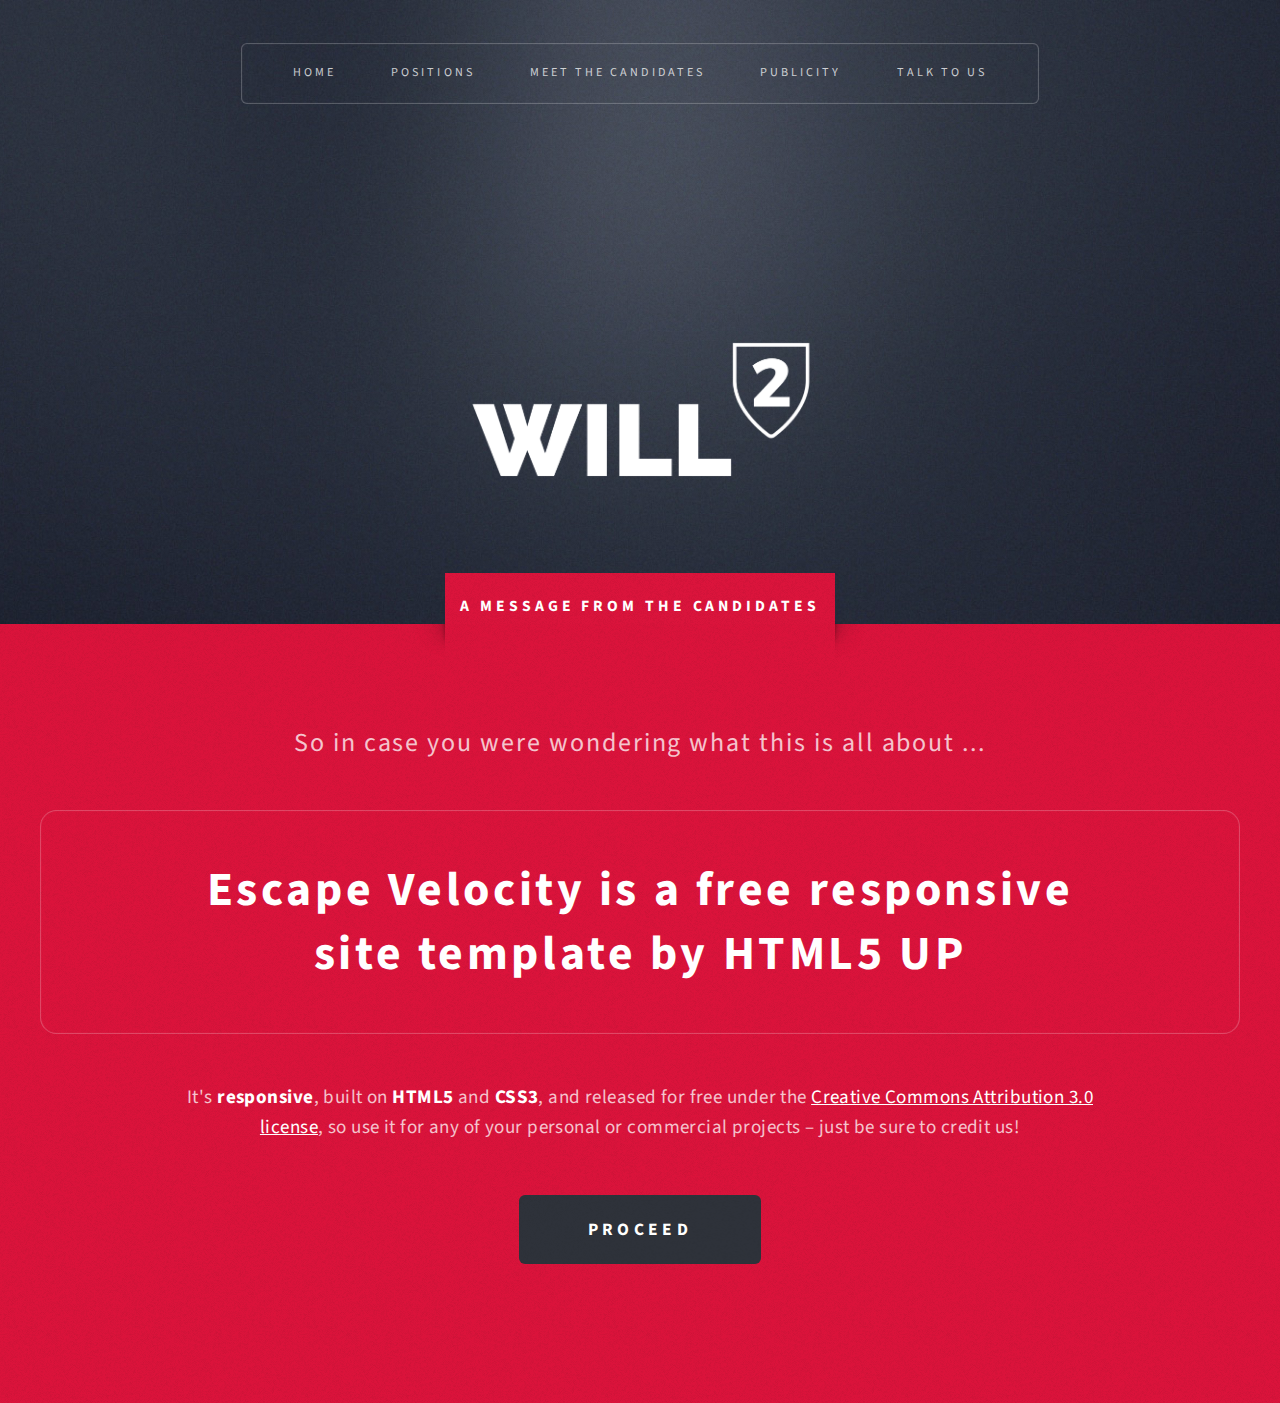
==== commit 973a1377: "Cut away the chaff on the front page." ====
--- a/index.html
+++ b/index.html
@@ -6,7 +6,7 @@
 -->
 <html>
 	<head>
-		<title>Escape Velocity by HTML5 UP</title>
+		<title>Greenlaw-Morris for UC 2015</title>
 		<meta charset="utf-8" />
 		<meta name="viewport" content="width=device-width, initial-scale=1" />
 		<!--[if lte IE 8]><script src="assets/js/ie/html5shiv.js"></script><![endif]-->
@@ -22,8 +22,7 @@
 
 						<!-- Logo -->
 							<div id="logo">
-								<h1><a href="index.html">Escape Velocity</a></h1>
-								<p>A free responsive site template by HTML5 UP</p>
+								<img src = "images/WW-logoWhite.png" style = "height:250px"></img>
 							</div>
 
 						<!-- Nav -->
@@ -31,27 +30,17 @@
 								<ul>
 									<li class="current"><a href="index.html">Home</a></li>
 									<li>
-										<a href="#">Dropdown</a>
+										<a href="#">Positions</a>
 										<ul>
-											<li><a href="#">Lorem ipsum</a></li>
-											<li><a href="#">Magna veroeros</a></li>
-											<li><a href="#">Etiam nisl</a></li>
-											<li>
-												<a href="#">Sed consequat</a>
-												<ul>
-													<li><a href="#">Lorem dolor</a></li>
-													<li><a href="#">Amet consequat</a></li>
-													<li><a href="#">Magna phasellus</a></li>
-													<li><a href="#">Etiam nisl</a></li>
-													<li><a href="#">Sed feugiat</a></li>
-												</ul>
-											</li>
-											<li><a href="#">Nisl tempus</a></li>
+											<li><a href="#">Sexual Assault</a></li>
+											<li><a href="#">Mental Health</a></li>
+											<li><a href="#">Social Spaces</a></li>
+											<li><a href="#">Accessibility</a></li>
 										</ul>
 									</li>
-									<li><a href="left-sidebar.html">Left Sidebar</a></li>
-									<li><a href="right-sidebar.html">Right Sidebar</a></li>
-									<li><a href="no-sidebar.html">No Sidebar</a></li>
+									<li><a href="candidates.html">Meet the Candidates</a></li>
+									<li><a href="publicity.html">Publicity</a></li>
+									<li><a href="contact.html">Talk to Us</a></li>
 								</ul>
 							</nav>
 
@@ -60,7 +49,7 @@
 
 			<!-- Intro -->
 				<div id="intro-wrapper" class="wrapper style1">
-					<div class="title">The Introduction</div>
+					<div class="title">A Message from the Candidates</div>
 					<section id="intro" class="container">
 						<p class="style1">So in case you were wondering what this is all about ...</p>
 						<p class="style2">
@@ -76,216 +65,6 @@
 					</section>
 				</div>
 
-			<!-- Main -->
-				<div class="wrapper style2">
-					<div class="title">The Details</div>
-					<div id="main" class="container">
-
-						<!-- Image -->
-							<a href="#" class="image featured">
-								<img src="images/pic01.jpg" alt="" />
-							</a>
-
-						<!-- Features -->
-							<section id="features">
-								<header class="style1">
-									<h2>Dolor consequat feugiat amet veroeros</h2>
-									<p>Feugiat dolor nullam orci pretium phasellus justo</p>
-								</header>
-								<div class="feature-list">
-									<div class="row">
-										<div class="6u 12u(mobile)">
-											<section>
-												<h3 class="icon fa-comment">Mattis velit diam vulputate</h3>
-												<p>Eget mattis at, laoreet vel et velit aliquam diam ante, aliquet sit amet vulputate. Eget mattis at, laoreet vel velit lorem.</p>
-											</section>
-										</div>
-										<div class="6u 12u(mobile)">
-											<section>
-												<h3 class="icon fa-refresh">Lorem ipsum dolor sit veroeros</h3>
-												<p>Eget mattis at, laoreet vel et velit aliquam diam ante, aliquet sit amet vulputate. Eget mattis at, laoreet vel velit lorem.</p>
-											</section>
-										</div>
-									</div>
-									<div class="row">
-										<div class="6u 12u(mobile)">
-											<section>
-												<h3 class="icon fa-picture-o">Pretium phasellus justo lorem</h3>
-												<p>Eget mattis at, laoreet vel et velit aliquam diam ante, aliquet sit amet vulputate. Eget mattis at, laoreet vel velit lorem.</p>
-											</section>
-										</div>
-										<div class="6u 12u(mobile)">
-											<section>
-												<h3 class="icon fa-cog">Tempus sed pretium orci</h3>
-												<p>Eget mattis at, laoreet vel et velit aliquam diam ante, aliquet sit amet vulputate. Eget mattis at, laoreet vel velit lorem.</p>
-											</section>
-										</div>
-									</div>
-									<div class="row">
-										<div class="6u 12u(mobile)">
-											<section>
-												<h3 class="icon fa-wrench">Aliquam consequat et feugiat</h3>
-												<p>Eget mattis at, laoreet vel et velit aliquam diam ante, aliquet sit amet vulputate. Eget mattis at, laoreet vel velit lorem.</p>
-											</section>
-										</div>
-										<div class="6u 12u(mobile)">
-											<section>
-												<h3 class="icon fa-check">Dolore laoreet aliquam mattis</h3>
-												<p>Eget mattis at, laoreet vel et velit aliquam diam ante, aliquet sit amet vulputate. Eget mattis at, laoreet vel velit lorem.</p>
-											</section>
-										</div>
-									</div>
-								</div>
-								<ul class="actions actions-centered">
-									<li><a href="#" class="button style1 big">Get Started</a></li>
-									<li><a href="#" class="button style2 big">More Info</a></li>
-								</ul>
-							</section>
-
-					</div>
-				</div>
-
-			<!-- Highlights -->
-				<div class="wrapper style3">
-					<div class="title">The Endorsements</div>
-					<div id="highlights" class="container">
-						<div class="row 150%">
-							<div class="4u 12u(mobile)">
-								<section class="highlight">
-									<a href="#" class="image featured"><img src="images/pic02.jpg" alt="" /></a>
-									<h3><a href="#">Aliquam diam consequat</a></h3>
-									<p>Eget mattis at, laoreet vel amet sed velit aliquam diam ante, dolor aliquet sit amet vulputate mattis amet laoreet lorem.</p>
-									<ul class="actions">
-										<li><a href="#" class="button style1">Learn More</a></li>
-									</ul>
-								</section>
-							</div>
-							<div class="4u 12u(mobile)">
-								<section class="highlight">
-									<a href="#" class="image featured"><img src="images/pic03.jpg" alt="" /></a>
-									<h3><a href="#">Nisl adipiscing sed lorem</a></h3>
-									<p>Eget mattis at, laoreet vel amet sed velit aliquam diam ante, dolor aliquet sit amet vulputate mattis amet laoreet lorem.</p>
-									<ul class="actions">
-										<li><a href="#" class="button style1">Learn More</a></li>
-									</ul>
-								</section>
-							</div>
-							<div class="4u 12u(mobile)">
-								<section class="highlight">
-									<a href="#" class="image featured"><img src="images/pic04.jpg" alt="" /></a>
-									<h3><a href="#">Mattis tempus lorem</a></h3>
-									<p>Eget mattis at, laoreet vel amet sed velit aliquam diam ante, dolor aliquet sit amet vulputate mattis amet laoreet lorem.</p>
-									<ul class="actions">
-										<li><a href="#" class="button style1">Learn More</a></li>
-									</ul>
-								</section>
-							</div>
-						</div>
-					</div>
-				</div>
-
-			<!-- Footer -->
-				<div id="footer-wrapper" class="wrapper">
-					<div class="title">The Rest Of It</div>
-					<div id="footer" class="container">
-						<header class="style1">
-							<h2>Ipsum sapien elementum portitor?</h2>
-							<p>
-								Sed turpis tortor, tincidunt sed ornare in metus porttitor mollis nunc in aliquet.<br />
-								Nam pharetra laoreet imperdiet volutpat etiam consequat feugiat.
-							</p>
-						</header>
-						<hr />
-						<div class="row 150%">
-							<div class="6u 12u(mobile)">
-
-								<!-- Contact Form -->
-									<section>
-										<form method="post" action="#">
-											<div class="row 50%">
-												<div class="6u 12u(mobile)">
-													<input type="text" name="name" id="contact-name" placeholder="Name" />
-												</div>
-												<div class="6u 12u(mobile)">
-													<input type="text" name="email" id="contact-email" placeholder="Email" />
-												</div>
-											</div>
-											<div class="row 50%">
-												<div class="12u">
-													<textarea name="message" id="contact-message" placeholder="Message" rows="4"></textarea>
-												</div>
-											</div>
-											<div class="row">
-												<div class="12u">
-													<ul class="actions">
-														<li><input type="submit" class="style1" value="Send" /></li>
-														<li><input type="reset" class="style2" value="Reset" /></li>
-													</ul>
-												</div>
-											</div>
-										</form>
-									</section>
-
-							</div>
-							<div class="6u 12u(mobile)">
-
-								<!-- Contact -->
-									<section class="feature-list small">
-										<div class="row">
-											<div class="6u 12u(mobile)">
-												<section>
-													<h3 class="icon fa-home">Mailing Address</h3>
-													<p>
-														Untitled Corporation<br />
-														1234 Somewhere Rd #987<br />
-														Nashville, TN 00000-0000
-													</p>
-												</section>
-											</div>
-											<div class="6u 12u(mobile)">
-												<section>
-													<h3 class="icon fa-comment">Social</h3>
-													<p>
-														<a href="#">@untitled-corp</a><br />
-														<a href="#">linkedin.com/untitled</a><br />
-														<a href="#">facebook.com/untitled</a>
-													</p>
-												</section>
-											</div>
-										</div>
-										<div class="row">
-											<div class="6u 12u(mobile)">
-												<section>
-													<h3 class="icon fa-envelope">Email</h3>
-													<p>
-														<a href="#">info@untitled.tld</a>
-													</p>
-												</section>
-											</div>
-											<div class="6u 12u(mobile)">
-												<section>
-													<h3 class="icon fa-phone">Phone</h3>
-													<p>
-														(000) 555-0000
-													</p>
-												</section>
-											</div>
-										</div>
-									</section>
-
-							</div>
-						</div>
-						<hr />
-					</div>
-					<div id="copyright">
-						<ul>
-							<li>&copy; Untitled</li><li>Design: <a href="http://html5up.net">HTML5 UP</a></li>
-						</ul>
-					</div>
-				</div>
-
-		</div>
-
 		<!-- Scripts -->
 
 			<script src="assets/js/jquery.min.js"></script>
--- a/assets/css/main.css
+++ b/assets/css/main.css
@@ -1562,13 +1562,13 @@
 			}
 
 		.wrapper.style1 {
-			background: #e97770 url("images/overlay.png");
+			background: #DC143C url("images/overlay.png");
 			color: #eee;
 			color: rgba(255, 255, 255, 0.75);
 		}
 
 			.wrapper.style1 .title {
-				background: #e97770 url("images/overlay.png");
+				background: #DC143C url("images/overlay.png");
 				color: #fff;
 			}
 
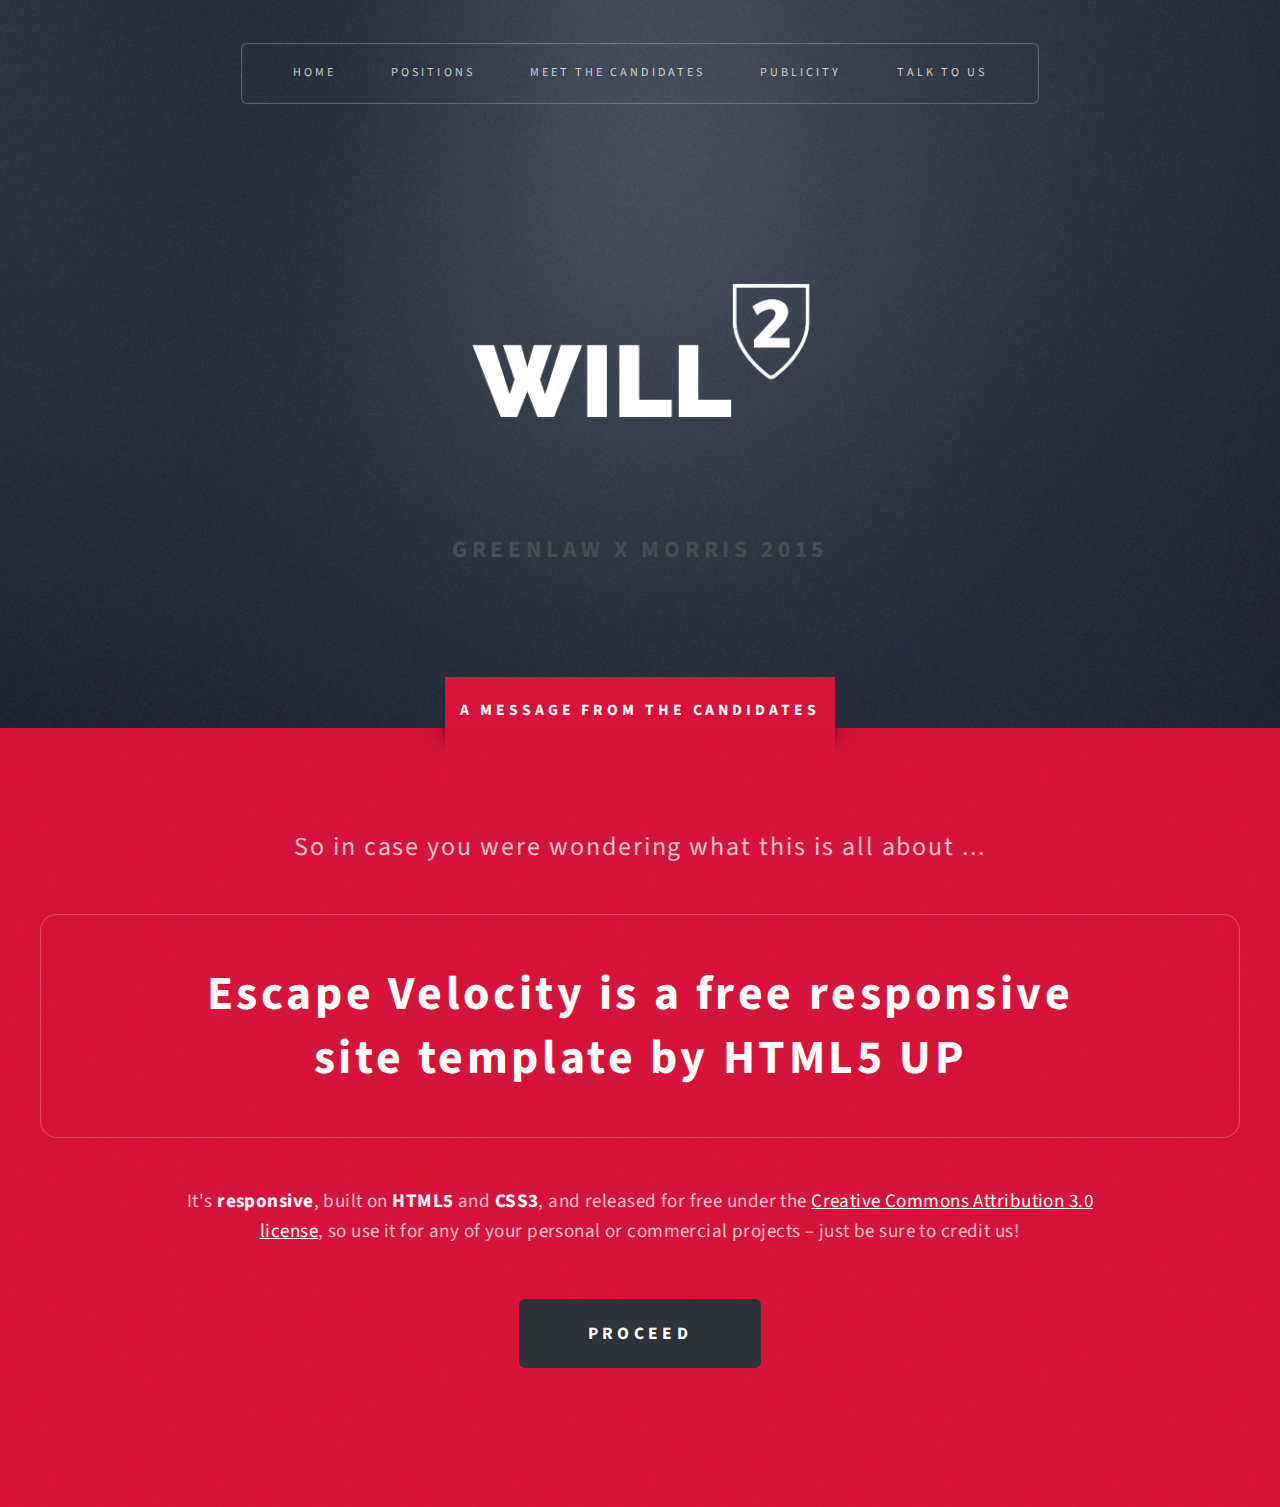
==== commit 38fd963c: "slight changes to frontpage" ====
--- a/index.html
+++ b/index.html
@@ -23,6 +23,7 @@
 						<!-- Logo -->
 							<div id="logo">
 								<img src = "images/WW-logoWhite.png" style = "height:250px"></img>
+								<p id="logo" style="color:white"><strong>GREENLAW X MORRIS 2015</strong></p>
 							</div>
 
 						<!-- Nav -->
@@ -32,10 +33,10 @@
 									<li>
 										<a href="#">Positions</a>
 										<ul>
-											<li><a href="#">Sexual Assault</a></li>
-											<li><a href="#">Mental Health</a></li>
-											<li><a href="#">Social Spaces</a></li>
-											<li><a href="#">Accessibility</a></li>
+											<li><a href="sexual_assault.html">Sexual Assault</a></li>
+											<li><a href="mental.html">Mental Health</a></li>
+											<li><a href="social.html">Social Spaces</a></li>
+											
 										</ul>
 									</li>
 									<li><a href="candidates.html">Meet the Candidates</a></li>
--- a/assets/css/main.css
+++ b/assets/css/main.css
@@ -2687,4 +2687,57 @@
 							margin-top: 0;
 						}
 
-	}+	}
+	
+	
+/* Additional CSS */ 
+
+.block {
+	width: 90%;
+	display: inline-block;
+	position: relative;
+	left: 5%;
+	margin-bottom: 50px;
+}
+
+.profile-block {
+	width: 33%;
+	margin-right: 50px;
+	display: inline-block;
+
+}
+
+img.profile {
+	width: 100%;
+	border-radius: 50%;
+	
+}
+
+.profile-title {
+	font-size: 1.3em;
+}
+
+.profile-content {
+	width: 60%;
+	background-color: #DDDDDD;
+	color: #555555;
+	display: inline-block;
+	border-radius: 20px;
+	padding: 20px;
+}
+
+.content-block {
+	width: 90%;
+	position: relative;
+	left: 0px;
+	border-radius: 30px;
+	padding: 30px;
+	border: 5px solid #222835;
+}
+
+#logo {
+	position: relative;
+	bottom: 50px;
+	font-size: 1.5em;
+	color: white;
+}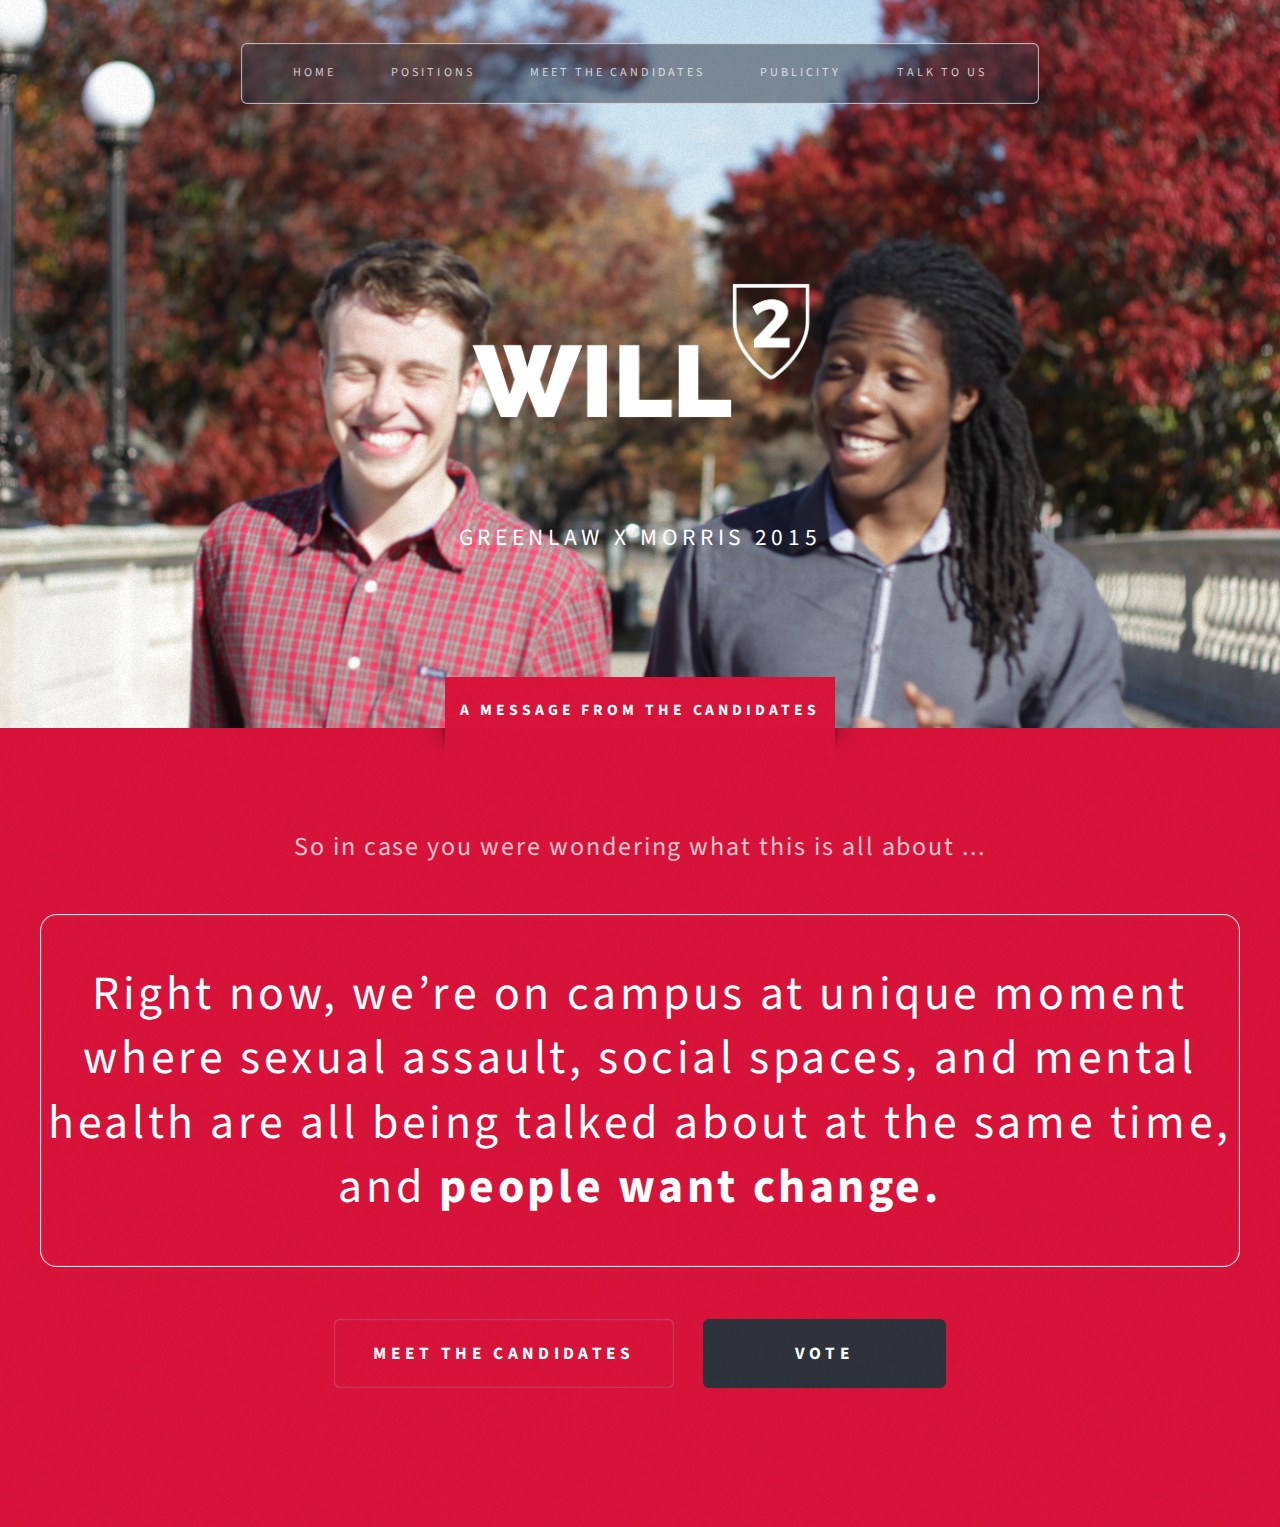
==== commit db1fedf2: "Updated all information on website, updated background picture, fixed alignment bugs" ====
--- a/index.html
+++ b/index.html
@@ -23,7 +23,9 @@
 						<!-- Logo -->
 							<div id="logo">
 								<img src = "images/WW-logoWhite.png" style = "height:250px"></img>
-								<p id="logo" style="color:white"><strong>GREENLAW X MORRIS 2015</strong></p>
+								<br />
+								<p>GREENLAW X MORRIS 2015</P>
+								<!--<h1 id="logo" style="color:white"><strong>GREENLAW X MORRIS 2015</strong></h1>-->
 							</div>
 
 						<!-- Nav -->
@@ -54,14 +56,12 @@
 					<section id="intro" class="container">
 						<p class="style1">So in case you were wondering what this is all about ...</p>
 						<p class="style2">
-							Escape Velocity is a free responsive<br class="mobile-hide" />
-							site template by <a href="http://html5up.net" class="nobr">HTML5 UP</a>
+							Right now, we’re on campus at unique moment where sexual assault, social spaces, and mental health are all being talked about at the same time, and <strong>people want change.</strong>
 						</p>
-						<p class="style3">It's <strong>responsive</strong>, built on <strong>HTML5</strong> and <strong>CSS3</strong>, and released for
-						free under the <a href="http://html5up.net/license">Creative Commons Attribution 3.0 license</a>, so use it for any of
-						your personal or commercial projects &ndash; just be sure to credit us!</p>
+						<p class="style3"></p>
 						<ul class="actions">
-							<li><a href="#" class="button style3 big">Proceed</a></li>
+							<li><a href="candidates.html" class="button style2 big">MEET THE CANDIDATES</a></li>
+							<li><a href="http://uc-vote.fas.harvard.edu/services/ucvote.web/" class="button style3 big">VOTE</a></li>
 						</ul>
 					</section>
 				</div>
--- a/assets/css/main.css
+++ b/assets/css/main.css
@@ -1599,7 +1599,7 @@
 			}
 
 	#header-wrapper {
-		background: url("../../images/banner.jpg") center center;
+		background: url("../../images/background.jpg") center center;
 		background-size: cover;
 	}
 
@@ -1704,24 +1704,25 @@
 /* Logo */
 
 	#logo h1 {
-		font-weight: 900;
+		font-weight: 700;
 		text-transform: uppercase;
 		color: #fff;
 	}
 
 	#logo p {
 		color: #eee;
-		color: rgba(255, 255, 255, 0.5);
+		color: rgb(255, 255, 255);
 		text-transform: uppercase;
 	}
 
 /* Intro */
 
 	#intro > .style2 {
-		font-weight: 700;
+		font-weight: 400;
 		color: #fff;
 		border-radius: 0.35em;
-		box-shadow: inset 0px 0px 1px 1px rgba(255, 255, 255, 0.25);
+		box-shadow: inset 0px 0px 1px 1px rgba(255, 255, 255,1);
+		padding: 30px;
 	}
 
 		#intro > .style2 a {
@@ -2018,8 +2019,9 @@
 				#nav > ul {
 					display: inline-block;
 					border-radius: 0.35em;
-					box-shadow: inset 0px 0px 1px 1px rgba(255, 255, 255, 0.25);
+					box-shadow: inset 0px 0px 1px 1px rgba(255, 255, 255, 0.7);
 					padding: 0 1.5em 0 1.5em;
+					background: rgba(44, 50, 63, 0.5)
 				}
 
 					#nav > ul > li {
@@ -2233,6 +2235,7 @@
 			#footer-wrapper hr {
 				margin: 3em 0 3em 0;
 			}
+
 
 		/* Header */
 
@@ -2655,6 +2658,7 @@
 
 			#content {
 				padding: 0 0 2em 0;
+				margin: 0;
 			}
 
 				#content header.style1 {
@@ -2693,18 +2697,17 @@
 /* Additional CSS */ 
 
 .block {
-	width: 90%;
+	width: 40%;
+	position: relative;
+	top: 0px;
+	margin: 0px 30px 0px 30px;
 	display: inline-block;
-	position: relative;
-	left: 5%;
-	margin-bottom: 50px;
+	vertical-align: top;
 }
 
 .profile-block {
-	width: 33%;
-	margin-right: 50px;
+	width: 100%;
 	display: inline-block;
-
 }
 
 img.profile {
@@ -2714,16 +2717,23 @@
 }
 
 .profile-title {
-	font-size: 1.3em;
+	font-size: 1.5em;
+	padding-top: 10px;
 }
 
 .profile-content {
-	width: 60%;
+	width: 100%;
 	background-color: #DDDDDD;
 	color: #555555;
 	display: inline-block;
 	border-radius: 20px;
 	padding: 20px;
+}
+
+.profile-content > p
+{
+	font-family: 'Crimson Text', serif;
+	font-weight: 400;
 }
 
 .content-block {
@@ -2733,6 +2743,7 @@
 	border-radius: 30px;
 	padding: 30px;
 	border: 5px solid #222835;
+	margin-top: 30px;
 }
 
 #logo {
@@ -2740,4 +2751,21 @@
 	bottom: 50px;
 	font-size: 1.5em;
 	color: white;
+}
+.bio {
+	display: show;
+}
+
+.content-block > h1 {
+	font-size: 1.5em;
+	color: #e97770;
+}
+#head {
+	font-family: 'Crimson Text', serif;
+	font-size: 3em;
+	float: top;
+}
+
+hr {
+	margin-top: 10px;
 }